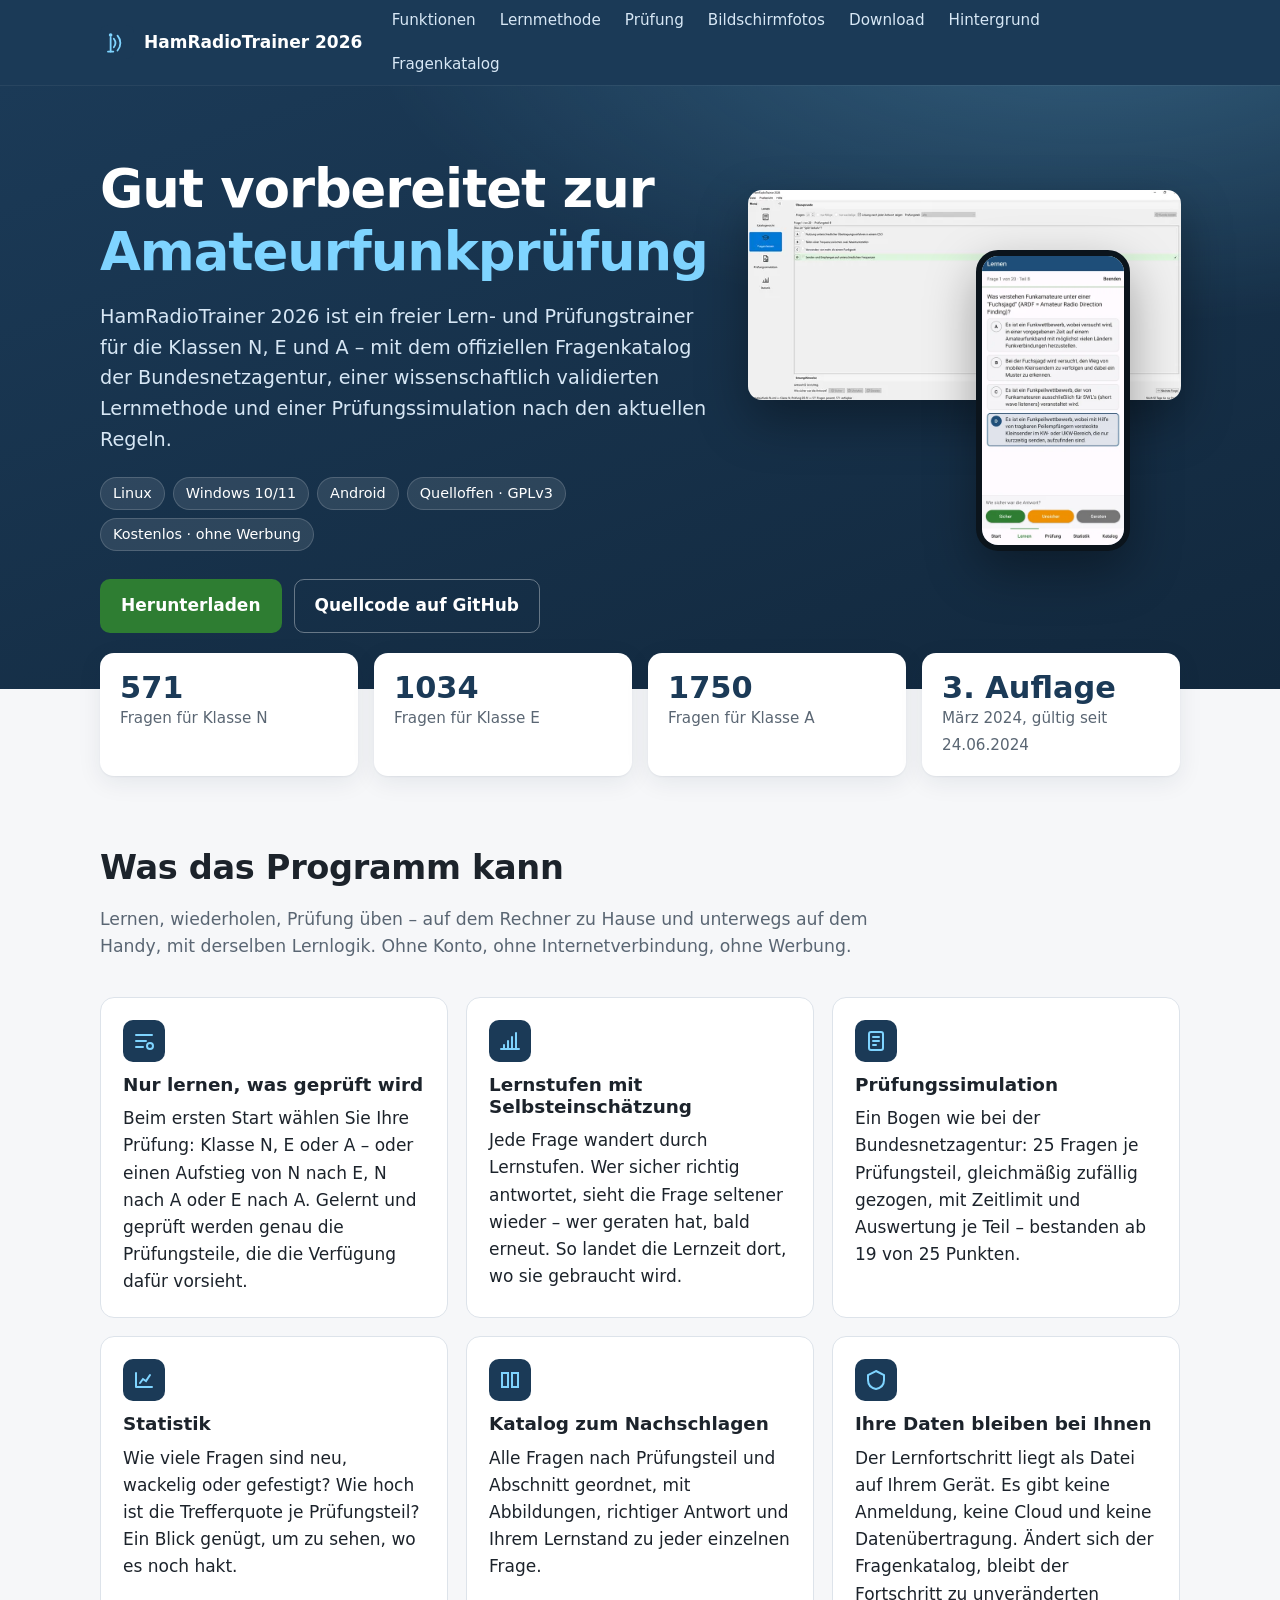
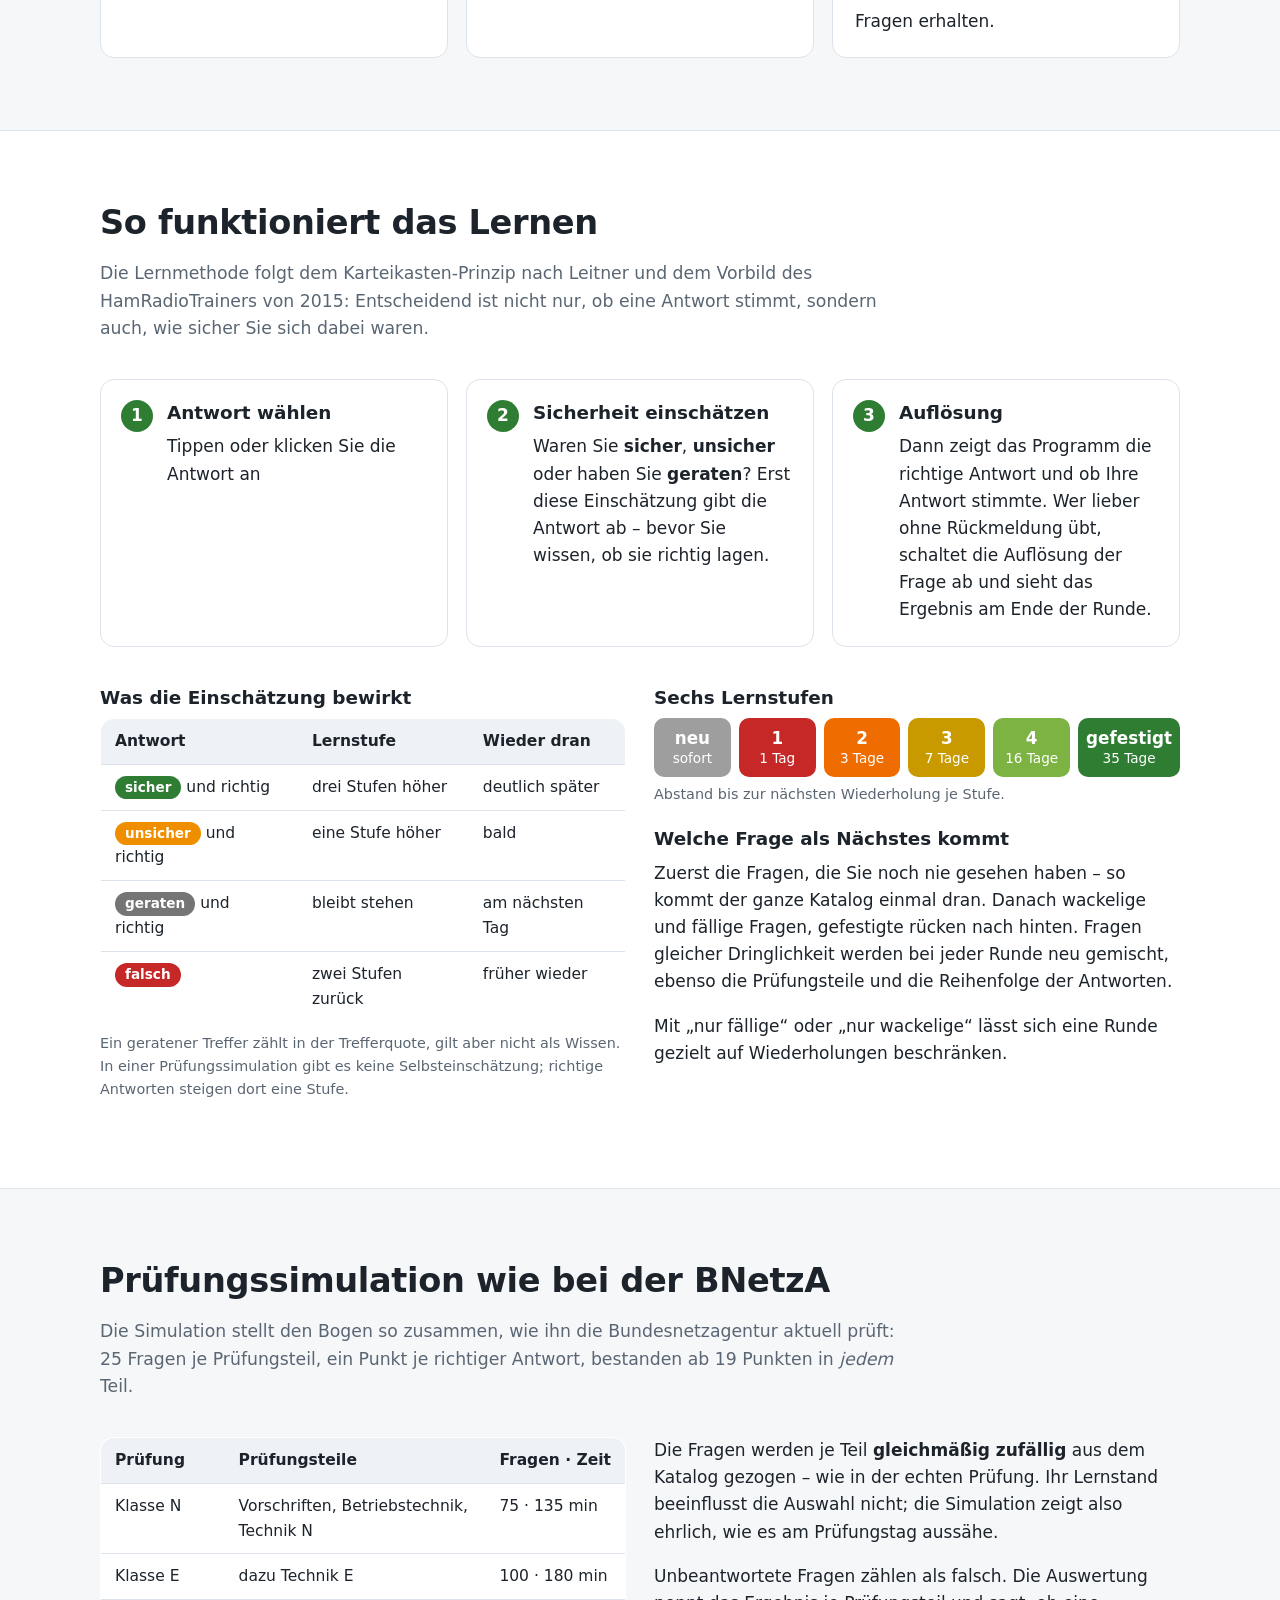
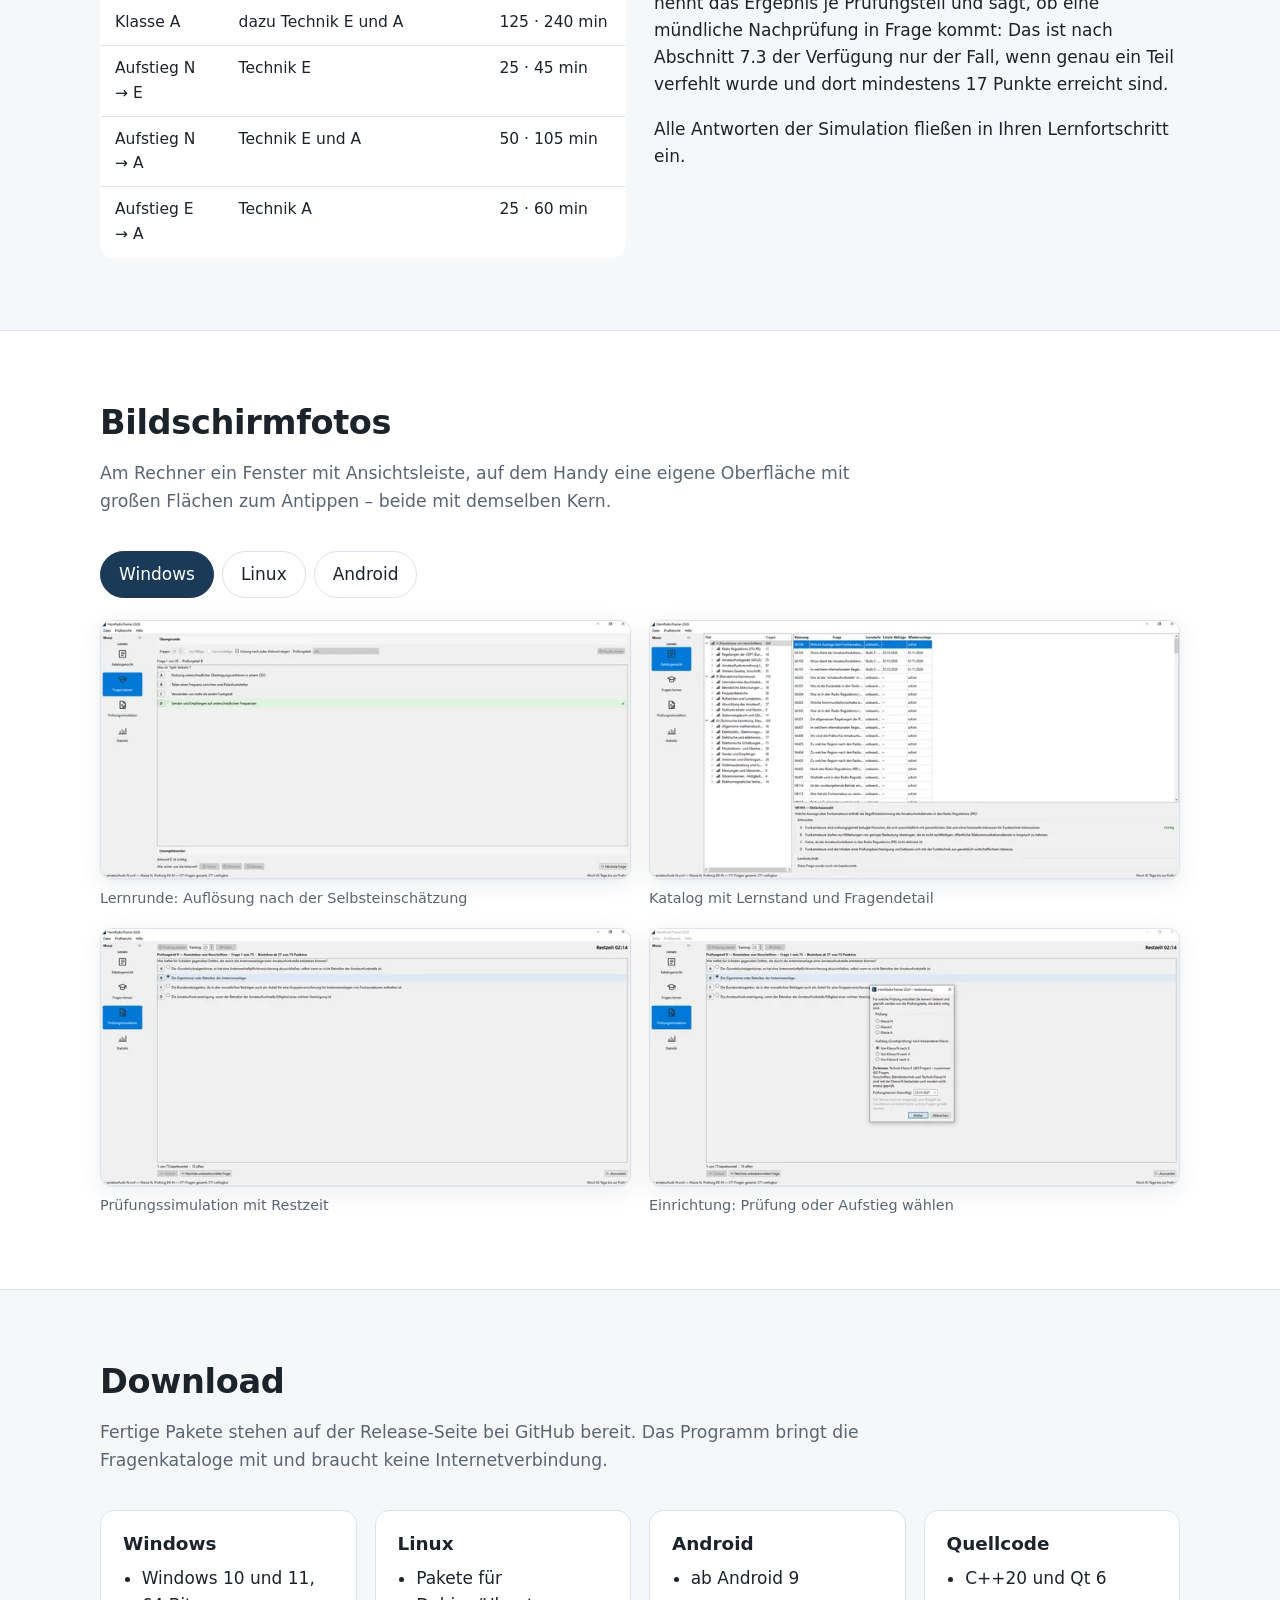
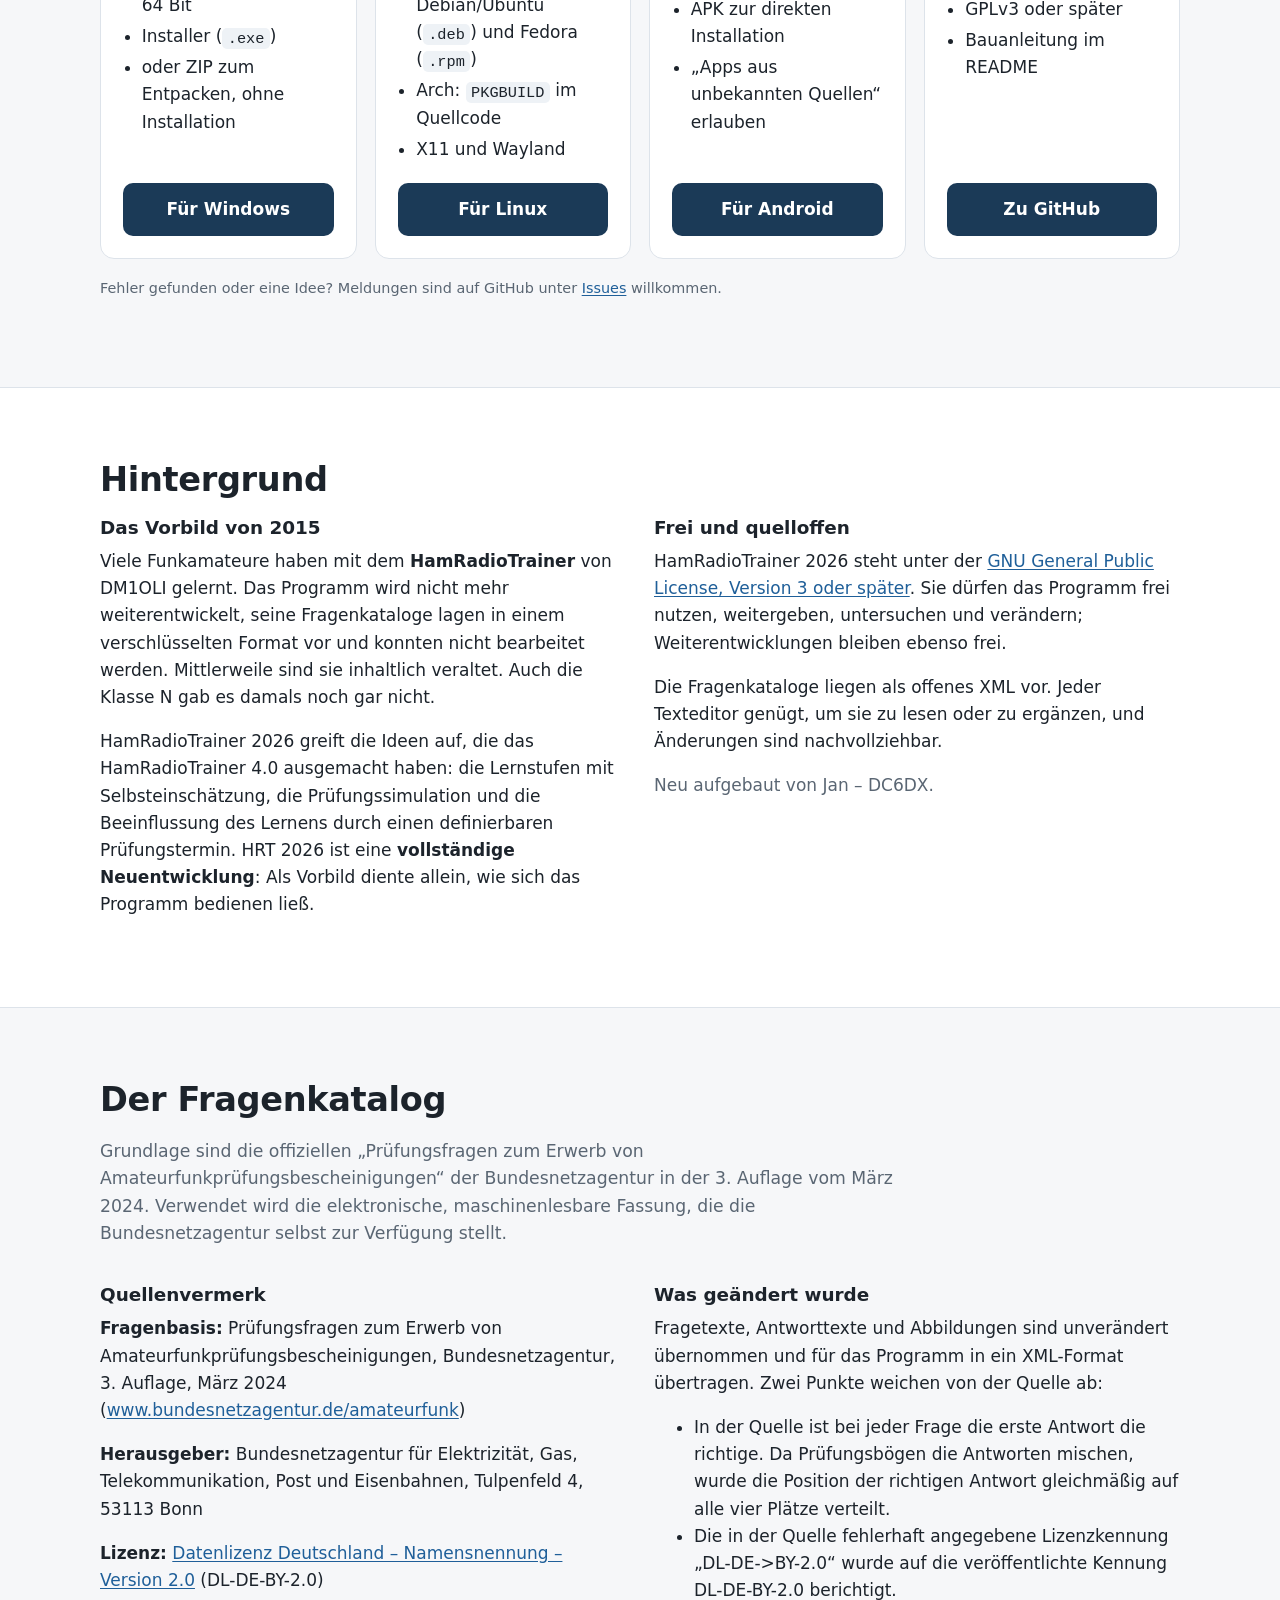
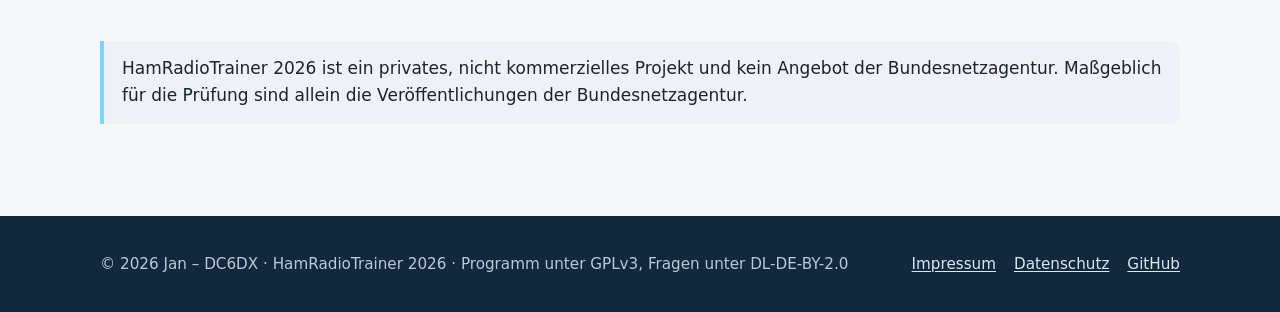
==== webseite/index.html @ b65c8991 "Webseite fuer hrt2026.de [skip ci] Statische Seite mit Funktionen, Lernmethode, Pruefungssimulation," ====
<!doctype html>
<html lang="de">
<head>
<meta charset="utf-8">
<meta name="viewport" content="width=device-width, initial-scale=1">
<title>HamRadioTrainer 2026 – Lern- und Prüfungstrainer für den Amateurfunk</title>
<meta name="description" content="Freier, quelloffener Lern- und Prüfungstrainer für die Amateurfunkprüfung der Klassen N, E und A – mit dem offiziellen Fragenkatalog der Bundesnetzagentur. Für Linux, Windows und Android.">
<meta name="theme-color" content="#1b3a57">
<link rel="icon" href="img/logo.svg" type="image/svg+xml">
<link rel="stylesheet" href="css/style.css">
<meta property="og:title" content="HamRadioTrainer 2026">
<meta property="og:description" content="Lern- und Prüfungstrainer für die Amateurfunkprüfung der Klassen N, E und A. Frei, quelloffen, für Linux, Windows und Android.">
<meta property="og:type" content="website">
<meta property="og:url" content="https://hrt2026.de/">
<meta property="og:image" content="https://hrt2026.de/img/shots/windows-lernen.webp">
</head>
<body>

<header class="site-header">
  <div class="wrap">
    <a class="brand" href="#top"><img src="img/logo.svg" alt="" width="34" height="34">HamRadioTrainer 2026</a>
    <button class="nav-toggle" aria-label="Menü öffnen" aria-expanded="false" aria-controls="nav"><span></span><span></span><span></span></button>
    <nav class="nav" id="nav" aria-label="Hauptnavigation">
      <a href="#funktionen">Funktionen</a>
      <a href="#lernen">Lernmethode</a>
      <a href="#pruefung">Prüfung</a>
      <a href="#bilder">Bildschirmfotos</a>
      <a href="#download">Download</a>
      <a href="#hintergrund">Hintergrund</a>
      <a href="#fragenkatalog">Fragenkatalog</a>
    </nav>
  </div>
</header>

<main id="top">

<section class="hero">
  <div class="wrap">
    <div>
      <h1>Gut vorbereitet zur <span class="accent">Amateurfunkprüfung</span></h1>
      <p class="lead">HamRadioTrainer 2026 ist ein freier Lern- und Prüfungstrainer für die Klassen N, E und A – mit dem offiziellen Fragenkatalog der Bundesnetzagentur, einer wissenschaftlich validierten Lernmethode und einer Prüfungssimulation nach den aktuellen Regeln.</p>
      <ul class="badges">
        <li>Linux</li><li>Windows 10/11</li><li>Android</li><li>Quelloffen · GPLv3</li><li>Kostenlos · ohne Werbung</li>
      </ul>
      <div class="actions">
        <a class="btn btn-primary" href="#download">Herunterladen</a>
        <a class="btn btn-ghost" href="https://github.com/janmetz76-byte/HamRadioTrainer-2026">Quellcode auf GitHub</a>
      </div>
    </div>
    <div class="hero-shots" aria-hidden="true">
      <img class="desk" src="img/shots/windows-lernen-klein.webp" alt="" width="640" height="310">
      <img class="phone" src="img/shots/android-lernen-klein.webp" alt="" width="360" height="732">
    </div>
  </div>
</section>

<div class="wrap">
  <div class="facts">
    <div class="fact"><strong>571</strong><span>Fragen für Klasse N</span></div>
    <div class="fact"><strong>1034</strong><span>Fragen für Klasse E</span></div>
    <div class="fact"><strong>1750</strong><span>Fragen für Klasse A</span></div>
    <div class="fact"><strong>3. Auflage</strong><span>März 2024, gültig seit 24.06.2024</span></div>
  </div>
</div>

<!-- ================================================================ -->
<section id="funktionen">
  <div class="wrap">
    <h2>Was das Programm kann</h2>
    <p class="section-intro">Lernen, wiederholen, Prüfung üben – auf dem Rechner zu Hause und unterwegs auf dem Handy, mit derselben Lernlogik. Ohne Konto, ohne Internetverbindung, ohne Werbung.</p>
    <div class="grid">
      <div class="card">
        <div class="icon"><svg viewBox="0 0 24 24" fill="none" stroke="currentColor" stroke-width="2" stroke-linecap="round"><path d="M4 6h16M4 12h10M4 18h7"/><circle cx="18" cy="17" r="3"/></svg></div>
        <h3>Nur lernen, was geprüft wird</h3>
        <p>Beim ersten Start wählen Sie Ihre Prüfung: Klasse N, E oder A – oder einen Aufstieg von N nach E, N nach A oder E nach A. Gelernt und geprüft werden genau die Prüfungsteile, die die Verfügung dafür vorsieht.</p>
      </div>
      <div class="card">
        <div class="icon"><svg viewBox="0 0 24 24" fill="none" stroke="currentColor" stroke-width="2" stroke-linecap="round"><path d="M3 20h18M6 20v-4M10 20V12M14 20V8M18 20V4"/></svg></div>
        <h3>Lernstufen mit Selbsteinschätzung</h3>
        <p>Jede Frage wandert durch Lernstufen. Wer sicher richtig antwortet, sieht die Frage seltener wieder – wer geraten hat, bald erneut. So landet die Lernzeit dort, wo sie gebraucht wird.</p>
      </div>
      <div class="card">
        <div class="icon"><svg viewBox="0 0 24 24" fill="none" stroke="currentColor" stroke-width="2" stroke-linecap="round"><rect x="5" y="3" width="14" height="18" rx="2"/><path d="M9 8h6M9 12h6M9 16h3"/></svg></div>
        <h3>Prüfungssimulation</h3>
        <p>Ein Bogen wie bei der Bundesnetzagentur: 25 Fragen je Prüfungsteil, gleichmäßig zufällig gezogen, mit Zeitlimit und Auswertung je Teil – bestanden ab 19 von 25 Punkten.</p>
      </div>
      <div class="card">
        <div class="icon"><svg viewBox="0 0 24 24" fill="none" stroke="currentColor" stroke-width="2" stroke-linecap="round"><path d="M4 19V5M4 19h16"/><path d="M8 15l3-4 3 2 4-6"/></svg></div>
        <h3>Statistik</h3>
        <p>Wie viele Fragen sind neu, wackelig oder gefestigt? Wie hoch ist die Trefferquote je Prüfungsteil? Ein Blick genügt, um zu sehen, wo es noch hakt.</p>
      </div>
      <div class="card">
        <div class="icon"><svg viewBox="0 0 24 24" fill="none" stroke="currentColor" stroke-width="2" stroke-linecap="round"><path d="M4 5h6v14H4zM14 5h6v14h-6z"/></svg></div>
        <h3>Katalog zum Nachschlagen</h3>
        <p>Alle Fragen nach Prüfungsteil und Abschnitt geordnet, mit Abbildungen, richtiger Antwort und Ihrem Lernstand zu jeder einzelnen Frage.</p>
      </div>
      <div class="card">
        <div class="icon"><svg viewBox="0 0 24 24" fill="none" stroke="currentColor" stroke-width="2" stroke-linecap="round"><path d="M12 3l8 4v5c0 5-3.5 8-8 9-4.5-1-8-4-8-9V7z"/></svg></div>
        <h3>Ihre Daten bleiben bei Ihnen</h3>
        <p>Der Lernfortschritt liegt als Datei auf Ihrem Gerät. Es gibt keine Anmeldung, keine Cloud und keine Datenübertragung. Ändert sich der Fragenkatalog, bleibt der Fortschritt zu unveränderten Fragen erhalten.</p>
      </div>
    </div>
  </div>
</section>

<!-- ================================================================ -->
<section id="lernen" class="alt">
  <div class="wrap">
    <h2>So funktioniert das Lernen</h2>
    <p class="section-intro">Die Lernmethode folgt dem Karteikasten-Prinzip nach Leitner und dem Vorbild des HamRadioTrainers von 2015: Entscheidend ist nicht nur, ob eine Antwort stimmt, sondern auch, wie sicher Sie sich dabei waren.</p>

    <ol class="steps">
      <li><h3>Antwort wählen</h3>Tippen oder klicken Sie die Antwort an</li>
      <li><h3>Sicherheit einschätzen</h3>Waren Sie <b>sicher</b>, <b>unsicher</b> oder haben Sie <b>geraten</b>? Erst diese Einschätzung gibt die Antwort ab – bevor Sie wissen, ob sie richtig lagen.</li>
      <li><h3>Auflösung</h3>Dann zeigt das Programm die richtige Antwort und ob Ihre Antwort stimmte. Wer lieber ohne Rückmeldung übt, schaltet die Auflösung der Frage ab und sieht das Ergebnis am Ende der Runde.</li>
    </ol>

    <div class="two">
      <div>
        <h3>Was die Einschätzung bewirkt</h3>
        <table>
          <thead><tr><th>Antwort</th><th>Lernstufe</th><th>Wieder dran</th></tr></thead>
          <tbody>
            <tr><td><span class="pill green">sicher</span> und richtig</td><td>drei Stufen höher</td><td>deutlich später</td></tr>
            <tr><td><span class="pill amber">unsicher</span> und richtig</td><td>eine Stufe höher</td><td>bald</td></tr>
            <tr><td><span class="pill grey">geraten</span> und richtig</td><td>bleibt stehen</td><td>am nächsten Tag</td></tr>
            <tr><td><span class="pill red">falsch</span></td><td>zwei Stufen zurück</td><td>früher wieder</td></tr>
          </tbody>
        </table>
        <p class="small muted" style="margin-top:10px">Ein geratener Treffer zählt in der Trefferquote, gilt aber nicht als Wissen. In einer Prüfungssimulation gibt es keine Selbsteinschätzung; richtige Antworten steigen dort eine Stufe.</p>
      </div>
      <div>
        <h3>Sechs Lernstufen</h3>
        <div class="ladder">
          <div style="background:#9e9e9e"><b>neu</b>sofort</div>
          <div style="background:#c62828"><b>1</b>1 Tag</div>
          <div style="background:#ef6c00"><b>2</b>3 Tage</div>
          <div style="background:#c99a00"><b>3</b>7 Tage</div>
          <div style="background:#7cb342"><b>4</b>16 Tage</div>
          <div style="background:#2e7d32"><b>gefestigt</b>35 Tage</div>
        </div>
        <p class="small muted">Abstand bis zur nächsten Wiederholung je Stufe.</p>
        <h3 style="margin-top:22px">Welche Frage als Nächstes kommt</h3>
        <p>Zuerst die Fragen, die Sie noch nie gesehen haben – so kommt der ganze Katalog einmal dran. Danach wackelige und fällige Fragen, gefestigte rücken nach hinten. Fragen gleicher Dringlichkeit werden bei jeder Runde neu gemischt, ebenso die Prüfungsteile und die Reihenfolge der Antworten.</p>
        <p>Mit „nur fällige“ oder „nur wackelige“ lässt sich eine Runde gezielt auf Wiederholungen beschränken.</p>
      </div>
    </div>
  </div>
</section>

<!-- ================================================================ -->
<section id="pruefung">
  <div class="wrap">
    <h2>Prüfungssimulation wie bei der BNetzA</h2>
    <p class="section-intro">Die Simulation stellt den Bogen so zusammen, wie ihn die Bundesnetzagentur aktuell prüft: 25 Fragen je Prüfungsteil, ein Punkt je richtiger Antwort, bestanden ab 19 Punkten in <em>jedem</em> Teil.</p>
    <div class="two">
      <div>
        <table>
          <thead><tr><th>Prüfung</th><th>Prüfungsteile</th><th>Fragen · Zeit</th></tr></thead>
          <tbody>
            <tr><td>Klasse N</td><td>Vorschriften, Betriebstechnik, Technik N</td><td>75 · 135 min</td></tr>
            <tr><td>Klasse E</td><td>dazu Technik E</td><td>100 · 180 min</td></tr>
            <tr><td>Klasse A</td><td>dazu Technik E und A</td><td>125 · 240 min</td></tr>
            <tr><td>Aufstieg N → E</td><td>Technik E</td><td>25 · 45 min</td></tr>
            <tr><td>Aufstieg N → A</td><td>Technik E und A</td><td>50 · 105 min</td></tr>
            <tr><td>Aufstieg E → A</td><td>Technik A</td><td>25 · 60 min</td></tr>
          </tbody>
        </table>
      </div>
      <div>
        <p>Die Fragen werden je Teil <b>gleichmäßig zufällig</b> aus dem Katalog gezogen – wie in der echten Prüfung. Ihr Lernstand beeinflusst die Auswahl nicht; die Simulation zeigt also ehrlich, wie es am Prüfungstag aussähe.</p>
        <p>Unbeantwortete Fragen zählen als falsch. Die Auswertung nennt das Ergebnis je Prüfungsteil und sagt, ob eine mündliche Nachprüfung in Frage kommt: Das ist nach Abschnitt 7.3 der Verfügung nur der Fall, wenn genau ein Teil verfehlt wurde und dort mindestens 17 Punkte erreicht sind.</p>
        <p>Alle Antworten der Simulation fließen in Ihren Lernfortschritt ein.</p>
      </div>
    </div>
  </div>
</section>

<!-- ================================================================ -->
<section id="bilder" class="alt">
  <div class="wrap">
    <h2>Bildschirmfotos</h2>
    <p class="section-intro">Am Rechner ein Fenster mit Ansichtsleiste, auf dem Handy eine eigene Oberfläche mit großen Flächen zum Antippen – beide mit demselben Kern.</p>
    <div class="tabs" role="tablist">
      <button role="tab" aria-selected="true" aria-controls="g-windows" id="t-windows">Windows</button>
      <button role="tab" aria-selected="false" aria-controls="g-linux" id="t-linux">Linux</button>
      <button role="tab" aria-selected="false" aria-controls="g-android" id="t-android">Android</button>
    </div>

    <div class="gallery" id="g-windows" role="tabpanel" aria-labelledby="t-windows">
      <figure><a href="img/shots/windows-lernen.webp"><img src="img/shots/windows-lernen-klein.webp" alt="Lernrunde unter Windows 10 mit aufgelöster Frage" width="640" height="310" loading="lazy"></a><figcaption>Lernrunde: Auflösung nach der Selbsteinschätzung</figcaption></figure>
      <figure><a href="img/shots/windows-katalog.webp"><img src="img/shots/windows-katalog-klein.webp" alt="Katalogansicht unter Windows 10 mit Fragendetail" width="640" height="310" loading="lazy"></a><figcaption>Katalog mit Lernstand und Fragendetail</figcaption></figure>
      <figure><a href="img/shots/windows-pruefung.webp"><img src="img/shots/windows-pruefung-klein.webp" alt="Laufende Prüfungssimulation unter Windows 10" width="640" height="310" loading="lazy"></a><figcaption>Prüfungssimulation mit Restzeit</figcaption></figure>
      <figure><a href="img/shots/windows-einrichtung.webp"><img src="img/shots/windows-einrichtung-klein.webp" alt="Einrichtungsassistent unter Windows 10" width="640" height="310" loading="lazy"></a><figcaption>Einrichtung: Prüfung oder Aufstieg wählen</figcaption></figure>
    </div>

    <div class="gallery" id="g-linux" role="tabpanel" aria-labelledby="t-linux" hidden>
      <figure><a href="img/shots/linux-lernen.webp"><img src="img/shots/linux-lernen-klein.webp" alt="Lernrunde unter Linux mit rot und grün markierten Antworten" width="640" height="400" loading="lazy"></a><figcaption>Lernrunde: falsche und richtige Antwort markiert</figcaption></figure>
      <figure><a href="img/shots/linux-pruefung.webp"><img src="img/shots/linux-pruefung-klein.webp" alt="Prüfungssimulation unter Linux" width="640" height="400" loading="lazy"></a><figcaption>Prüfungssimulation Klasse E</figcaption></figure>
      <figure><a href="img/shots/linux-statistik.webp"><img src="img/shots/linux-statistik-klein.webp" alt="Statistik unter Linux" width="640" height="400" loading="lazy"></a><figcaption>Statistik nach Lernstufen und Prüfungsteilen</figcaption></figure>
      <figure><a href="img/shots/linux-einrichtung.webp"><img src="img/shots/linux-einrichtung-klein.webp" alt="Einrichtungsassistent unter Linux" width="334" height="533" loading="lazy" style="max-height:310px;width:auto;margin:auto"></a><figcaption>Einrichtungsassistent</figcaption></figure>
    </div>

    <div class="gallery phones" id="g-android" role="tabpanel" aria-labelledby="t-android" hidden>
      <figure><a href="img/shots/android-start.webp"><img src="img/shots/android-start-klein.webp" alt="Startseite der Android-App" width="360" height="732" loading="lazy"></a><figcaption>Start</figcaption></figure>
      <figure><a href="img/shots/android-lernen.webp"><img src="img/shots/android-lernen-klein.webp" alt="Lernen in der Android-App mit Sicherheitsknöpfen" width="360" height="732" loading="lazy"></a><figcaption>Lernen</figcaption></figure>
      <figure><a href="img/shots/android-pruefung.webp"><img src="img/shots/android-pruefung-klein.webp" alt="Prüfungsfrage mit Oszillogramm in der Android-App" width="360" height="732" loading="lazy"></a><figcaption>Prüfung</figcaption></figure>
      <figure><a href="img/shots/android-statistik.webp"><img src="img/shots/android-statistik-klein.webp" alt="Statistik in der Android-App" width="360" height="732" loading="lazy"></a><figcaption>Statistik</figcaption></figure>
      <figure><a href="img/shots/android-katalog.webp"><img src="img/shots/android-katalog-klein.webp" alt="Frage im Katalog der Android-App" width="360" height="732" loading="lazy"></a><figcaption>Katalog</figcaption></figure>
    </div>
  </div>
</section>

<!-- ================================================================ -->
<section id="download">
  <div class="wrap">
    <h2>Download</h2>
    <p class="section-intro">Fertige Pakete stehen auf der Release-Seite bei GitHub bereit. Das Programm bringt die Fragenkataloge mit und braucht keine Internetverbindung.</p>
    <div class="downloads">
      <div class="card download">
        <h3>Windows</h3>
        <ul>
          <li>Windows 10 und 11, 64 Bit</li>
          <li>Installer (<code>.exe</code>)</li>
          <li>oder ZIP zum Entpacken, ohne Installation</li>
        </ul>
        <a class="btn" href="https://github.com/janmetz76-byte/HamRadioTrainer-2026/releases/latest">Für Windows</a>
      </div>
      <div class="card download">
        <h3>Linux</h3>
        <ul>
          <li>Pakete für Debian/Ubuntu (<code>.deb</code>) und Fedora (<code>.rpm</code>)</li>
          <li>Arch: <code>PKGBUILD</code> im Quellcode</li>
          <li>X11 und Wayland</li>
        </ul>
        <a class="btn" href="https://github.com/janmetz76-byte/HamRadioTrainer-2026/releases/latest">Für Linux</a>
      </div>
      <div class="card download">
        <h3>Android</h3>
        <ul>
          <li>ab Android 9</li>
          <li>APK zur direkten Installation</li>
          <li>„Apps aus unbekannten Quellen“ erlauben</li>
        </ul>
        <a class="btn" href="https://github.com/janmetz76-byte/HamRadioTrainer-2026/releases/latest">Für Android</a>
      </div>
      <div class="card download">
        <h3>Quellcode</h3>
        <ul>
          <li>C++20 und Qt 6</li>
          <li>GPLv3 oder später</li>
          <li>Bauanleitung im README</li>
        </ul>
        <a class="btn" href="https://github.com/janmetz76-byte/HamRadioTrainer-2026">Zu GitHub</a>
      </div>
    </div>
    <p class="small muted" style="margin-top:18px">Fehler gefunden oder eine Idee? Meldungen sind auf GitHub unter <a href="https://github.com/janmetz76-byte/HamRadioTrainer-2026/issues">Issues</a> willkommen.</p>
  </div>
</section>

<!-- ================================================================ -->
<section id="hintergrund" class="alt">
  <div class="wrap">
    <h2>Hintergrund</h2>
    <div class="two">
      <div>
        <h3>Das Vorbild von 2015</h3>
        <p>Viele Funkamateure haben mit dem <b>HamRadioTrainer</b> von DM1OLI gelernt. Das Programm wird nicht mehr weiterentwickelt, seine Fragenkataloge lagen in einem verschlüsselten Format vor und konnten nicht bearbeitet werden. Mittlerweile sind sie inhaltlich veraltet. Auch die Klasse N gab es damals noch gar nicht.</p>
        <p>HamRadioTrainer 2026 greift die Ideen auf, die das HamRadioTrainer 4.0 ausgemacht haben: die Lernstufen mit Selbsteinschätzung, die Prüfungssimulation und die Beeinflussung des Lernens durch einen definierbaren Prüfungstermin. HRT 2026 ist eine <b>vollständige Neuentwicklung</b>: Als Vorbild diente allein, wie sich das Programm bedienen ließ.</p>
      </div>
      <div>
        <h3>Frei und quelloffen</h3>
        <p>HamRadioTrainer 2026 steht unter der <a href="https://www.gnu.org/licenses/gpl-3.0.html">GNU General Public License, Version 3 oder später</a>. Sie dürfen das Programm frei nutzen, weitergeben, untersuchen und verändern; Weiterentwicklungen bleiben ebenso frei.</p>
        <p>Die Fragenkataloge liegen als offenes XML vor. Jeder Texteditor genügt, um sie zu lesen oder zu ergänzen, und Änderungen sind nachvollziehbar.</p>
        <p class="muted">Neu aufgebaut von Jan – DC6DX.</p>
      </div>
    </div>
  </div>
</section>

<!-- ================================================================ -->
<section id="fragenkatalog">
  <div class="wrap">
    <h2>Der Fragenkatalog</h2>
    <p class="section-intro">Grundlage sind die offiziellen „Prüfungsfragen zum Erwerb von Amateurfunkprüfungsbescheinigungen“ der Bundesnetzagentur in der 3. Auflage vom März 2024. Verwendet wird die elektronische, maschinenlesbare Fassung, die die Bundesnetzagentur selbst zur Verfügung stellt.</p>
    <div class="two">
      <div>
        <h3>Quellenvermerk</h3>
        <p><b>Fragenbasis:</b> Prüfungsfragen zum Erwerb von Amateurfunkprüfungsbescheinigungen, Bundesnetzagentur, 3. Auflage, März 2024 (<a href="https://www.bundesnetzagentur.de/amateurfunk">www.bundesnetzagentur.de/amateurfunk</a>)</p>
        <p><b>Herausgeber:</b> Bundesnetzagentur für Elektrizität, Gas, Telekommunikation, Post und Eisenbahnen, Tulpenfeld 4, 53113 Bonn</p>
        <p><b>Lizenz:</b> <a href="https://www.govdata.de/dl-de/by-2-0">Datenlizenz Deutschland – Namensnennung – Version 2.0</a> (DL-DE-BY-2.0)</p>
      </div>
      <div>
        <h3>Was geändert wurde</h3>
        <p>Fragetexte, Antworttexte und Abbildungen sind unverändert übernommen und für das Programm in ein XML-Format übertragen. Zwei Punkte weichen von der Quelle ab:</p>
        <ul>
          <li>In der Quelle ist bei jeder Frage die erste Antwort die richtige. Da Prüfungsbögen die Antworten mischen, wurde die Position der richtigen Antwort gleichmäßig auf alle vier Plätze verteilt.</li>
          <li>Die in der Quelle fehlerhaft angegebene Lizenzkennung „DL-DE-&gt;BY-2.0“ wurde auf die veröffentlichte Kennung DL-DE-BY-2.0 berichtigt.</li>
        </ul>
      </div>
    </div>
    <p class="note">HamRadioTrainer 2026 ist ein privates, nicht kommerzielles Projekt und kein Angebot der Bundesnetzagentur. Maßgeblich für die Prüfung sind allein die Veröffentlichungen der Bundesnetzagentur.</p>
  </div>
</section>

</main>

<footer class="site-footer">
  <div class="wrap">
    <div>© 2026 Jan – DC6DX · HamRadioTrainer 2026 · Programm unter GPLv3, Fragen unter DL-DE-BY-2.0</div>
    <nav aria-label="Rechtliches">
      <a href="impressum.html">Impressum</a>
      <a href="datenschutz.html">Datenschutz</a>
      <a href="https://github.com/janmetz76-byte/HamRadioTrainer-2026">GitHub</a>
    </nav>
  </div>
</footer>

<dialog class="lightbox" aria-label="Bildschirmfoto">
  <button type="button" aria-label="Schließen">×</button>
  <img alt="">
  <p></p>
</dialog>

<script src="js/site.js" defer></script>
</body>
</html>
---- webseite/css/style.css ----
/* HamRadioTrainer 2026 – hrt2026.de
 * Farben aus dem Programmsymbol: Nachtblau der Kachel, Hellblau der Wellen,
 * dazu das Grün der Lernansicht. Keine Webschriften, keine fremden Server. */

:root {
  --navy: #1b3a57;
  --navy-deep: #12283d;
  --ink: #7fd4ff;
  --green: #2e7d32;
  --amber: #ef8f00;
  --red: #c62828;

  --bg: #f6f7f9;
  --surface: #ffffff;
  --surface-2: #eef2f6;
  --text: #1c232b;
  --muted: #5a6673;
  --line: #dde3ea;
  --link: #1f5f99;
  --shadow: 0 1px 2px rgba(18, 40, 61, .06), 0 6px 24px rgba(18, 40, 61, .08);
  --radius: 14px;
  --max: 1120px;
}

@media (prefers-color-scheme: dark) {
  :root {
    --bg: #0f1923;
    --surface: #16222e;
    --surface-2: #1c2b39;
    --text: #e6edf3;
    --muted: #9aabbb;
    --line: #2a3a4a;
    --link: #8fd0ff;
    --shadow: 0 1px 2px rgba(0, 0, 0, .3), 0 6px 24px rgba(0, 0, 0, .25);
  }
}

* { box-sizing: border-box; }

html { scroll-behavior: smooth; scroll-padding-top: 76px; }

body {
  margin: 0;
  background: var(--bg);
  color: var(--text);
  font: 17px/1.6 system-ui, -apple-system, "Segoe UI", Roboto, "Noto Sans", Ubuntu, Cantarell, sans-serif;
  -webkit-font-smoothing: antialiased;
}

img { max-width: 100%; height: auto; display: block; }
a { color: var(--link); text-underline-offset: 2px; }
a:hover { text-decoration-thickness: 2px; }
h1, h2, h3 { line-height: 1.2; margin: 0 0 .5em; }
h2 { font-size: clamp(1.6rem, 3vw, 2.1rem); letter-spacing: -.01em; }
h3 { font-size: 1.15rem; }
p { margin: 0 0 1em; }
code { font: .9em ui-monospace, SFMono-Regular, Menlo, Consolas, monospace; background: var(--surface-2); padding: .1em .35em; border-radius: 5px; }

.wrap { max-width: var(--max); margin: 0 auto; padding: 0 20px; }
.muted { color: var(--muted); }
.small { font-size: .9rem; }

/* ---- Kopfzeile -------------------------------------------------------- */
.site-header {
  position: sticky; top: 0; z-index: 20;
  background: var(--navy);
  color: #fff;
  box-shadow: 0 1px 0 rgba(255, 255, 255, .06);
}
.site-header .wrap { display: flex; align-items: center; gap: 20px; min-height: 64px; }
.brand { display: flex; align-items: center; gap: 10px; color: #fff; text-decoration: none; font-weight: 700; white-space: nowrap; }
.brand img { width: 34px; height: 34px; border-radius: 8px; }
.nav { margin-left: auto; display: flex; gap: 4px; flex-wrap: wrap; }
.nav a { color: #d7e7f5; text-decoration: none; padding: 8px 10px; border-radius: 8px; font-size: .95rem; }
.nav a:hover, .nav a:focus-visible { background: rgba(255, 255, 255, .1); color: #fff; }
.nav-toggle { display: none; margin-left: auto; background: none; border: 0; color: #fff; padding: 10px; cursor: pointer; }
.nav-toggle span { display: block; width: 22px; height: 2px; background: currentColor; margin: 5px 0; border-radius: 1px; }

@media (max-width: 860px) {
  .nav-toggle { display: block; }
  .nav { display: none; position: absolute; top: 64px; left: 0; right: 0; background: var(--navy-deep); flex-direction: column; padding: 8px 12px 14px; }
  .nav.open { display: flex; }
}

/* ---- Einstieg --------------------------------------------------------- */
.hero {
  background: radial-gradient(1200px 500px at 85% -10%, rgba(127, 212, 255, .25), transparent 60%), linear-gradient(160deg, var(--navy) 0%, var(--navy-deep) 100%);
  color: #fff;
  padding: 72px 0 56px;
  overflow: hidden;
}
.hero .wrap { display: grid; grid-template-columns: 1.15fr .85fr; gap: 40px; align-items: center; }
.hero h1 { font-size: clamp(2.1rem, 5vw, 3.3rem); letter-spacing: -.02em; margin-bottom: .35em; }
.hero h1 .accent { color: var(--ink); }
.hero .lead { font-size: 1.2rem; color: #d7e7f5; max-width: 34em; }
.badges { display: flex; flex-wrap: wrap; gap: 8px; margin: 22px 0 28px; padding: 0; list-style: none; }
.badges li { background: rgba(255, 255, 255, .1); border: 1px solid rgba(255, 255, 255, .16); padding: 4px 12px; border-radius: 999px; font-size: .9rem; }
.actions { display: flex; flex-wrap: wrap; gap: 12px; }
.btn { display: inline-flex; align-items: center; gap: 8px; padding: 12px 20px; border-radius: 10px; font-weight: 600; text-decoration: none; border: 1px solid transparent; }
.btn-primary { background: var(--green); color: #fff; }
.btn-primary:hover { background: #276b2b; }
.btn-ghost { border-color: rgba(255, 255, 255, .35); color: #fff; }
.btn-ghost:hover { background: rgba(255, 255, 255, .08); }
.hero-shots { position: relative; height: 470px; }
.hero-shots img { position: absolute; border-radius: 14px; box-shadow: 0 20px 50px rgba(0, 0, 0, .35); }
.hero-shots .desk { width: 118%; max-width: none; top: 30px; left: 0; }
.hero-shots .phone { width: 42%; right: -4%; top: 90px; border-radius: 22px; border: 6px solid #0b141c; }

@media (max-width: 900px) {
  .hero .wrap { grid-template-columns: 1fr; }
  .hero-shots { height: 320px; }
  .hero-shots .desk { width: 100%; }
  .hero-shots .phone { width: 34%; right: 0; top: 60px; }
}

/* ---- Abschnitte ------------------------------------------------------- */
section { padding: 72px 0; }
section.alt { background: var(--surface); border-top: 1px solid var(--line); border-bottom: 1px solid var(--line); }
.section-intro { max-width: 46em; color: var(--muted); font-size: 1.08rem; margin-bottom: 36px; }

.facts { display: grid; grid-template-columns: repeat(4, 1fr); gap: 16px; margin-top: -36px; position: relative; z-index: 2; }
.fact { background: var(--surface); border-radius: var(--radius); box-shadow: var(--shadow); padding: 18px 20px; }
.fact strong { display: block; font-size: 1.9rem; color: var(--navy); line-height: 1.1; }
@media (prefers-color-scheme: dark) { .fact strong { color: var(--ink); } }
.fact span { color: var(--muted); font-size: .95rem; }
@media (max-width: 760px) { .facts { grid-template-columns: repeat(2, 1fr); } }

.grid { display: grid; grid-template-columns: repeat(3, 1fr); gap: 18px; }
@media (max-width: 900px) { .grid { grid-template-columns: repeat(2, 1fr); } }
@media (max-width: 600px) { .grid { grid-template-columns: 1fr; } }
.card { background: var(--surface); border: 1px solid var(--line); border-radius: var(--radius); padding: 22px; }
section.alt .card { background: var(--bg); }
.card .icon { width: 42px; height: 42px; border-radius: 10px; background: var(--navy); color: var(--ink); display: grid; place-items: center; margin-bottom: 12px; }
.card .icon svg { width: 24px; height: 24px; }
.card p:last-child { margin-bottom: 0; }

/* ---- Lernmechanik ----------------------------------------------------- */
.steps { counter-reset: step; display: grid; grid-template-columns: repeat(3, 1fr); gap: 18px; margin: 0 0 40px; padding: 0; list-style: none; }
.steps li { counter-increment: step; background: var(--surface); border: 1px solid var(--line); border-radius: var(--radius); padding: 22px 22px 22px 66px; position: relative; }
.steps li::before { content: counter(step); position: absolute; left: 20px; top: 20px; width: 32px; height: 32px; border-radius: 50%; background: var(--green); color: #fff; font-weight: 700; display: grid; place-items: center; }
@media (max-width: 800px) { .steps { grid-template-columns: 1fr; } }

.two { display: grid; grid-template-columns: 1fr 1fr; gap: 28px; align-items: start; }
@media (max-width: 860px) { .two { grid-template-columns: 1fr; } }

table { width: 100%; border-collapse: collapse; background: var(--surface); border-radius: var(--radius); overflow: hidden; border: 1px solid var(--line); font-size: .97rem; }
th, td { text-align: left; padding: 10px 14px; border-bottom: 1px solid var(--line); vertical-align: top; }
th { background: var(--surface-2); font-weight: 600; }
tr:last-child td { border-bottom: 0; }
.pill { display: inline-block; padding: 1px 10px; border-radius: 999px; color: #fff; font-size: .85rem; font-weight: 600; }
.pill.green { background: var(--green); }
.pill.amber { background: var(--amber); }
.pill.grey { background: #757575; }
.pill.red { background: var(--red); }

.ladder { display: grid; grid-template-columns: repeat(6, 1fr); gap: 8px; margin: 8px 0 6px; }
.ladder div { border-radius: 10px; padding: 10px 8px; text-align: center; color: #fff; font-size: .85rem; line-height: 1.3; }
.ladder div b { display: block; font-size: 1.05rem; }
@media (max-width: 600px) { .ladder { grid-template-columns: repeat(3, 1fr); } }

.note { border-left: 4px solid var(--ink); background: var(--surface-2); padding: 14px 18px; border-radius: 0 10px 10px 0; margin: 20px 0; }

/* ---- Bildschirmfotos -------------------------------------------------- */
.tabs { display: flex; gap: 8px; margin-bottom: 22px; flex-wrap: wrap; }
.tabs button { font: inherit; padding: 9px 18px; border-radius: 999px; border: 1px solid var(--line); background: var(--surface); color: var(--text); cursor: pointer; }
.tabs button[aria-selected="true"] { background: var(--navy); border-color: var(--navy); color: #fff; }
.gallery { display: grid; grid-template-columns: repeat(2, 1fr); gap: 18px; }
.gallery.phones { grid-template-columns: repeat(5, 1fr); }
@media (max-width: 900px) { .gallery.phones { grid-template-columns: repeat(3, 1fr); } }
@media (max-width: 600px) { .gallery, .gallery.phones { grid-template-columns: repeat(2, 1fr); } }
.gallery figure { margin: 0; }
.gallery a { display: block; border-radius: 12px; overflow: hidden; border: 1px solid var(--line); box-shadow: var(--shadow); background: var(--surface); }
.gallery a:hover { outline: 2px solid var(--ink); }
.gallery figcaption { font-size: .9rem; color: var(--muted); margin-top: 8px; }
[hidden] { display: none !important; }

dialog.lightbox { border: 0; padding: 0; background: transparent; max-width: 96vw; max-height: 94vh; }
dialog.lightbox::backdrop { background: rgba(5, 12, 18, .86); }
dialog.lightbox img { max-width: 96vw; max-height: 88vh; border-radius: 10px; }
dialog.lightbox p { color: #e6edf3; text-align: center; margin: 10px 0 0; }
dialog.lightbox button { position: fixed; top: 14px; right: 18px; background: rgba(255, 255, 255, .12); color: #fff; border: 0; width: 44px; height: 44px; border-radius: 50%; font-size: 26px; cursor: pointer; }

/* ---- Downloads -------------------------------------------------------- */
.downloads { display: grid; grid-template-columns: repeat(4, 1fr); gap: 18px; }
@media (max-width: 960px) { .downloads { grid-template-columns: repeat(2, 1fr); } }
@media (max-width: 560px) { .downloads { grid-template-columns: 1fr; } }
.download { display: flex; flex-direction: column; }
.download h3 { display: flex; align-items: center; gap: 10px; }
.download ul { padding-left: 1.1em; margin: 0 0 16px; }
.download li { margin-bottom: 4px; }
.download .btn { margin-top: auto; justify-content: center; background: var(--navy); color: #fff; }
.download .btn:hover { background: var(--navy-deep); }

/* ---- Fuss ------------------------------------------------------------- */
.site-footer { background: var(--navy-deep); color: #b9c9d8; padding: 36px 0; font-size: .95rem; }
.site-footer a { color: #d7e7f5; }
.site-footer .wrap { display: flex; flex-wrap: wrap; gap: 14px 28px; justify-content: space-between; }
.site-footer nav { display: flex; gap: 18px; flex-wrap: wrap; }

/* ---- Rechtstexte ------------------------------------------------------ */
.legal { padding: 48px 0 72px; }
.legal .wrap { max-width: 820px; }
.legal h1 { font-size: 2rem; }
.legal h2 { font-size: 1.3rem; margin-top: 1.6em; }
.todo { background: #fff3cd; color: #5c4400; border: 1px dashed #c99a00; padding: 2px 6px; border-radius: 4px; }

@media (prefers-reduced-motion: reduce) { html { scroll-behavior: auto; } }

/* "75 · 135 min" nicht mitten im Wert umbrechen. */
#pruefung td:last-child, #pruefung th:last-child { white-space: nowrap; }
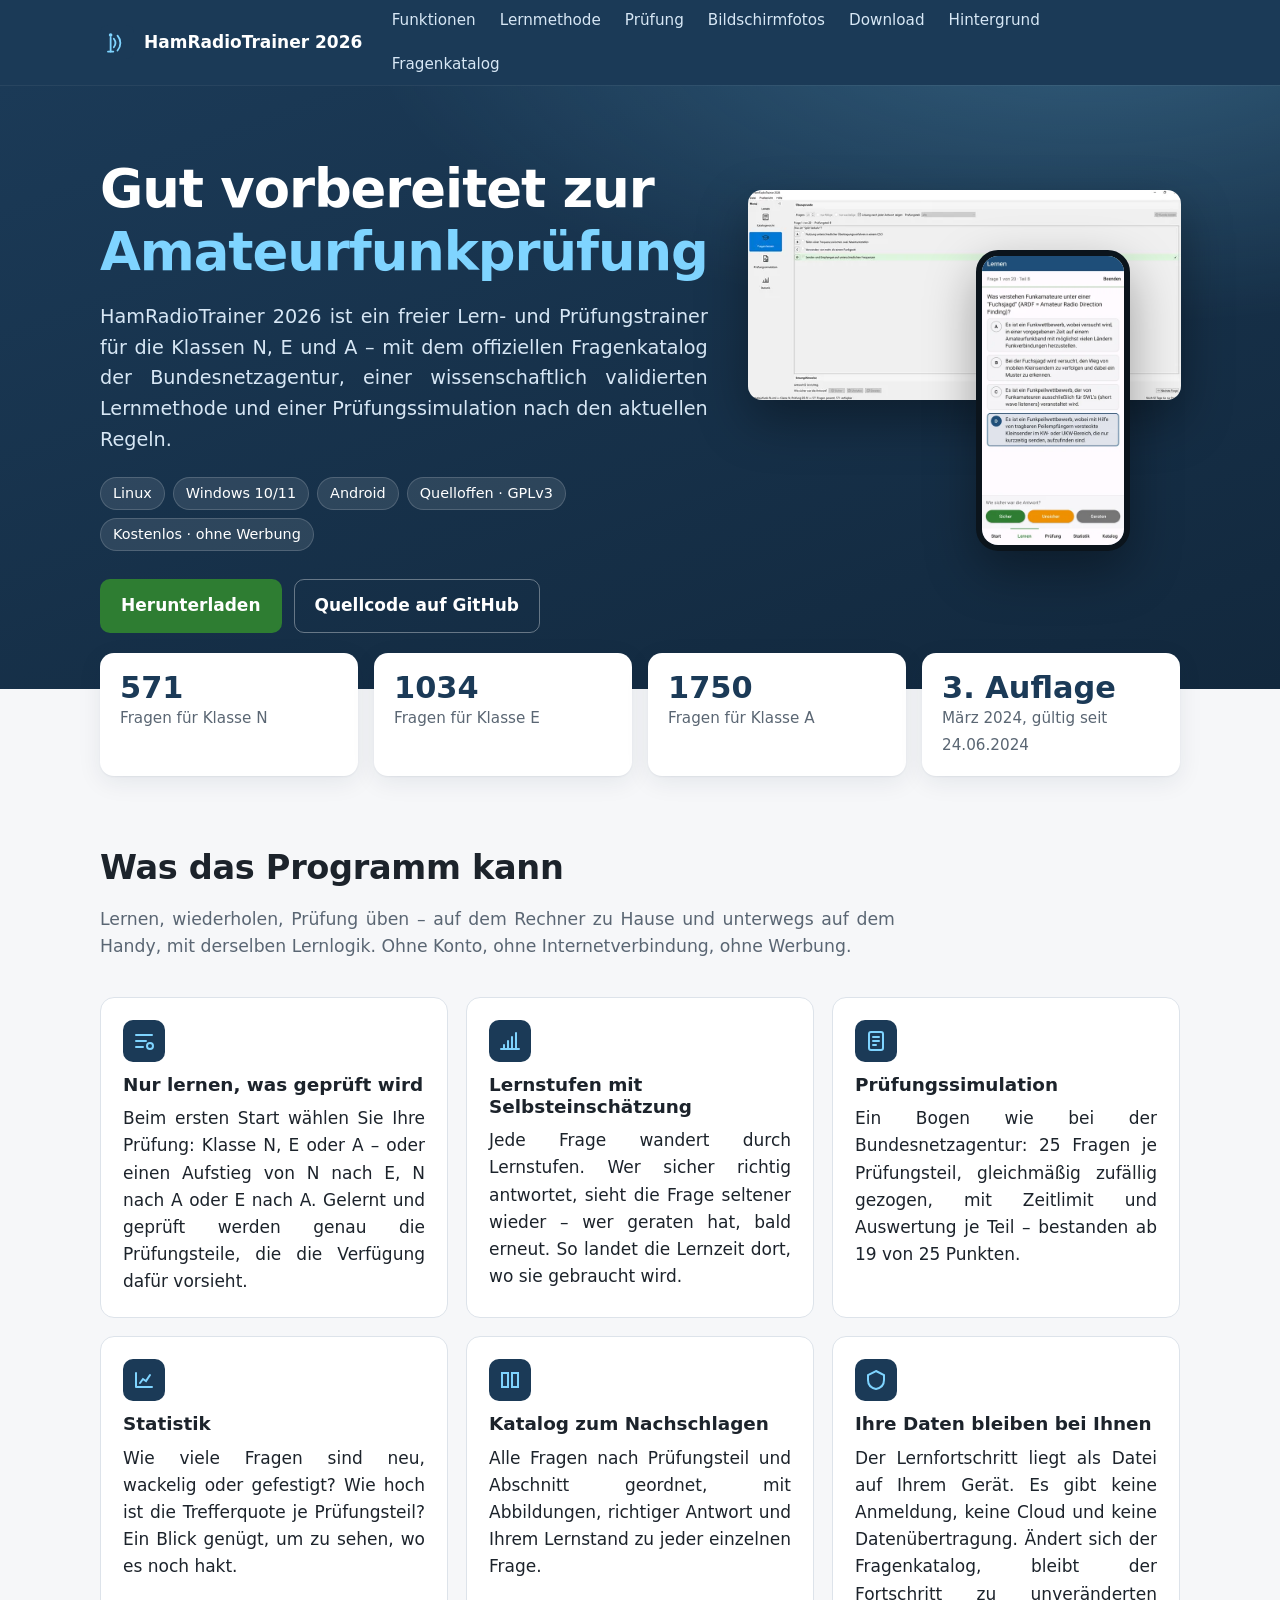
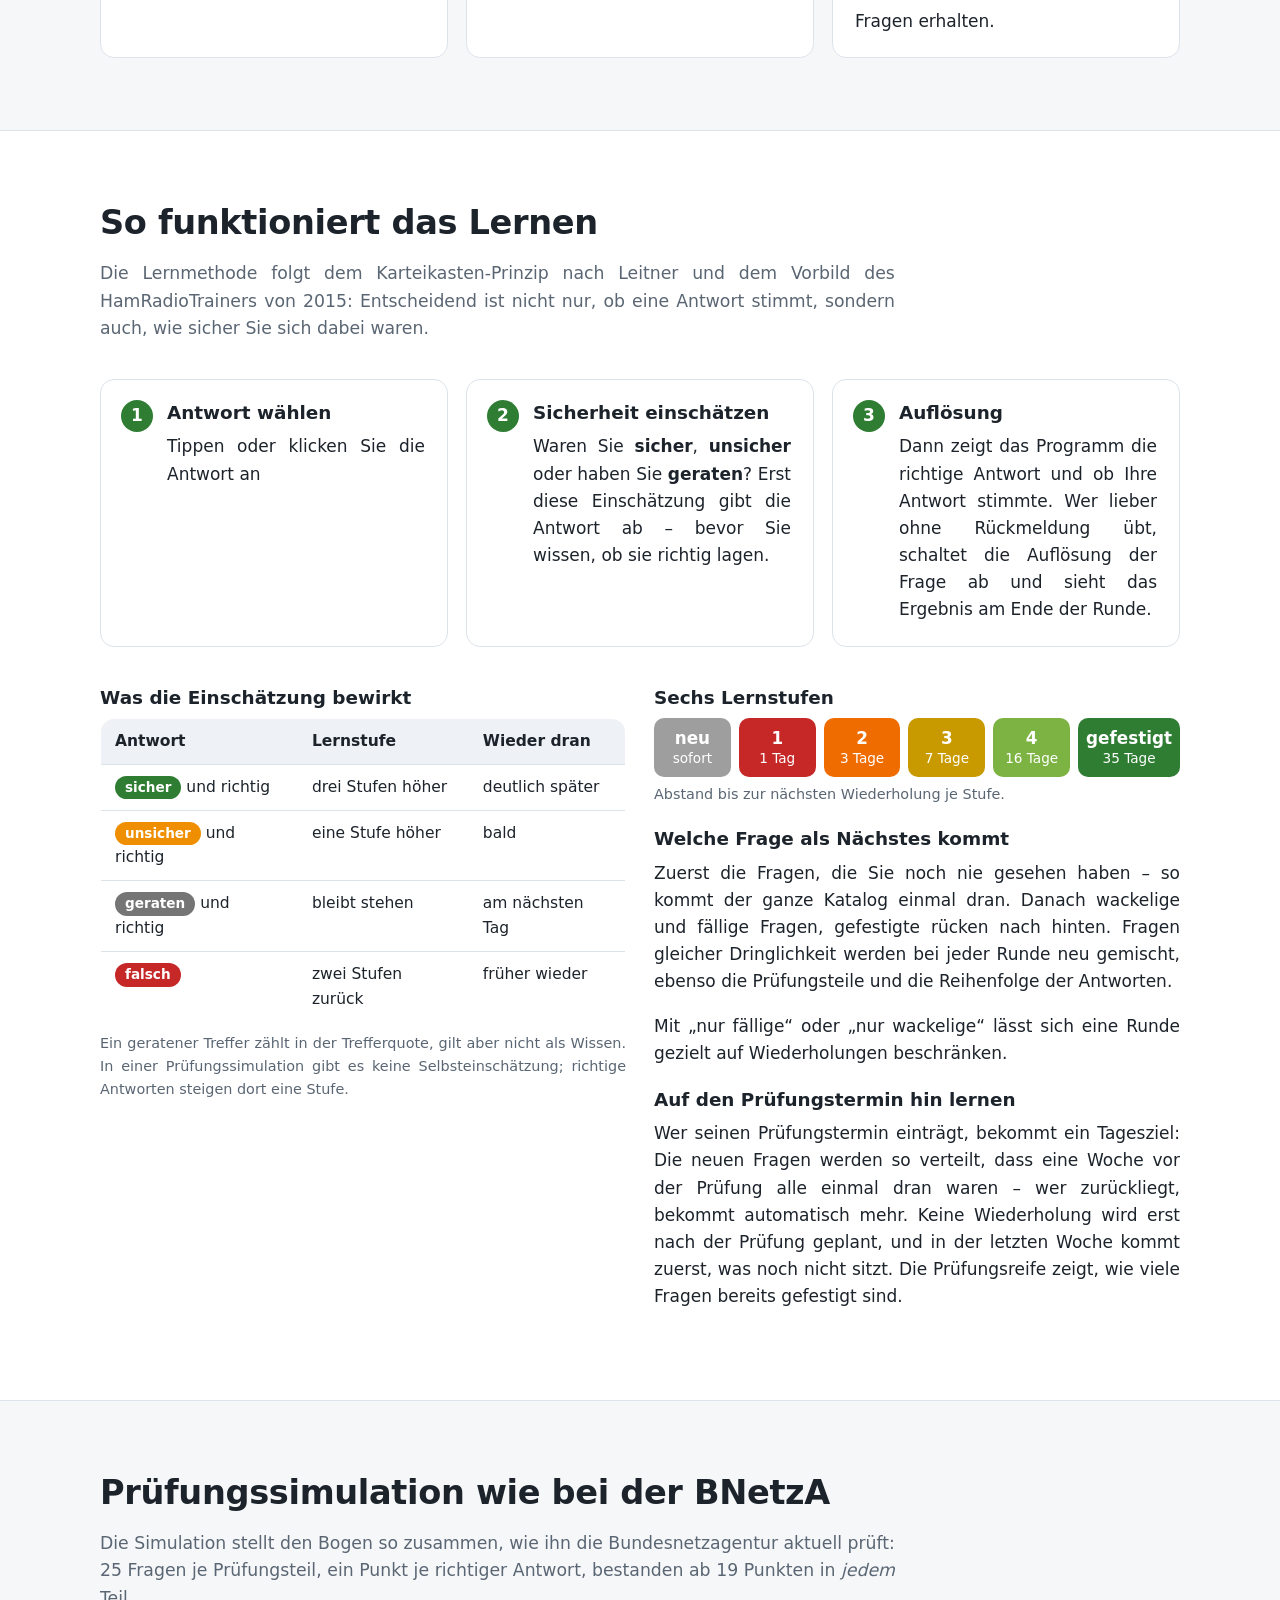
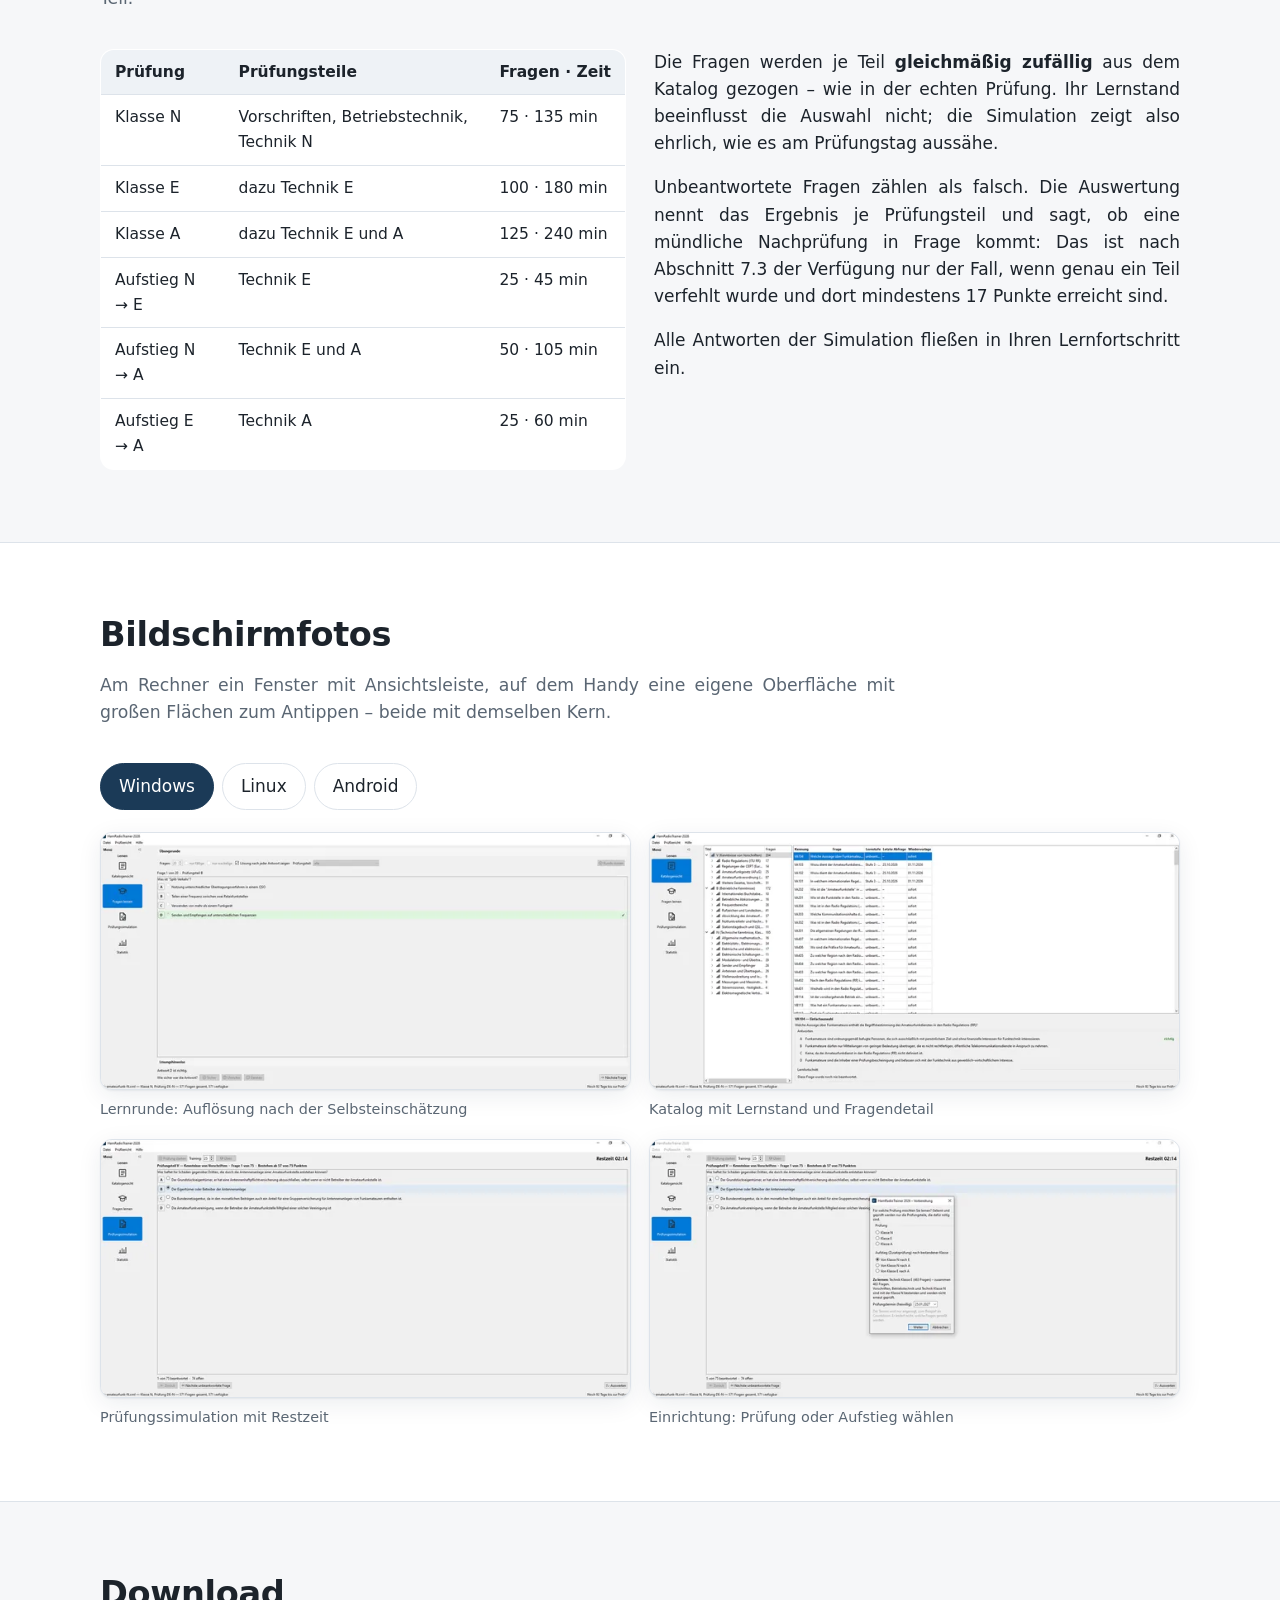
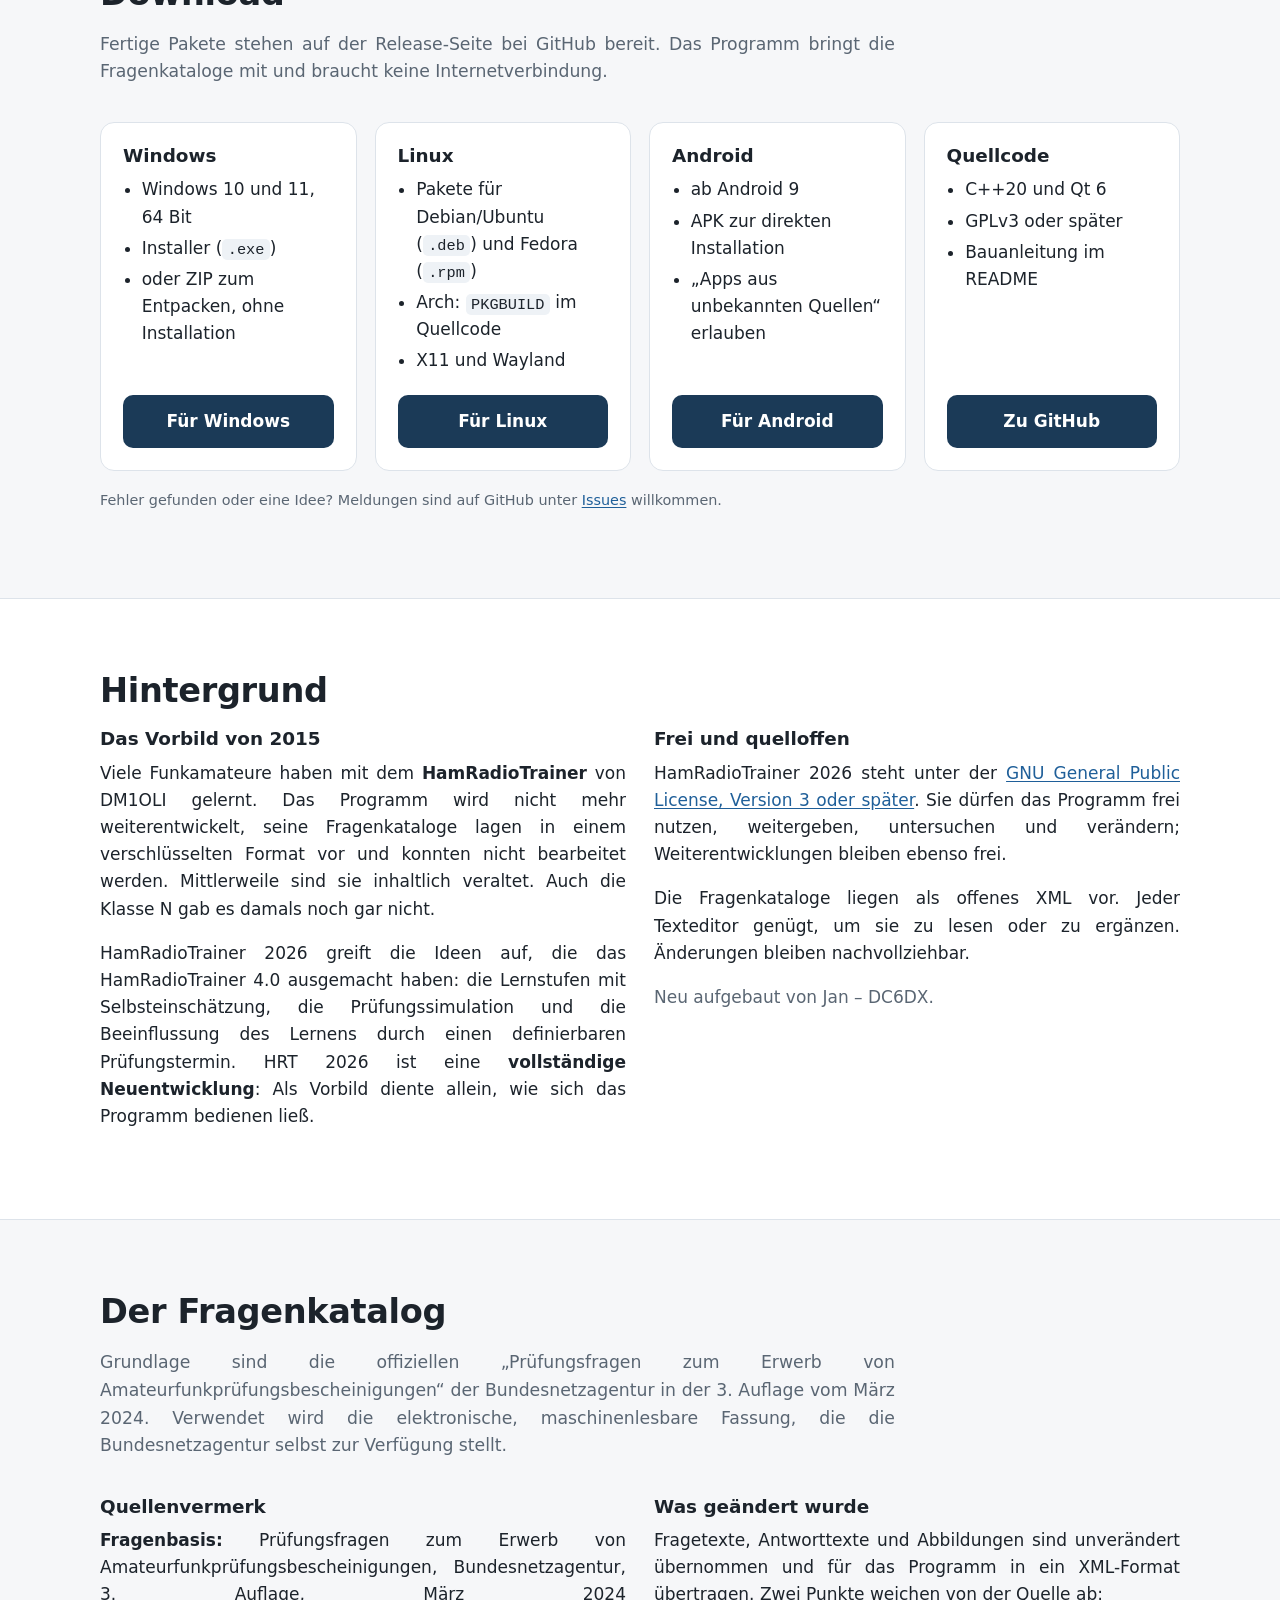
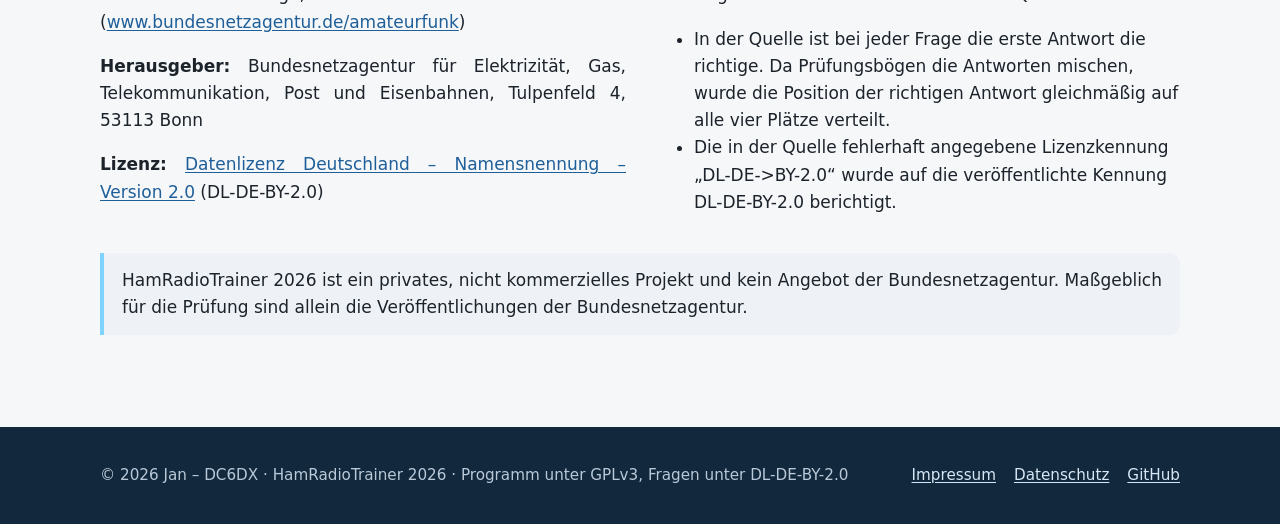
==== commit 56a0a484: "Lernen auf den Pruefungstermin hin, Webseite im Blocksatz [skip ci] Mit Pruefungstermin plant das Pr" ====
--- a/webseite/index.html
+++ b/webseite/index.html
@@ -143,6 +143,8 @@
         <h3 style="margin-top:22px">Welche Frage als Nächstes kommt</h3>
         <p>Zuerst die Fragen, die Sie noch nie gesehen haben – so kommt der ganze Katalog einmal dran. Danach wackelige und fällige Fragen, gefestigte rücken nach hinten. Fragen gleicher Dringlichkeit werden bei jeder Runde neu gemischt, ebenso die Prüfungsteile und die Reihenfolge der Antworten.</p>
         <p>Mit „nur fällige“ oder „nur wackelige“ lässt sich eine Runde gezielt auf Wiederholungen beschränken.</p>
+        <h3 style="margin-top:22px">Auf den Prüfungstermin hin lernen</h3>
+        <p>Wer seinen Prüfungstermin einträgt, bekommt ein Tagesziel: Die neuen Fragen werden so verteilt, dass eine Woche vor der Prüfung alle einmal dran waren – wer zurückliegt, bekommt automatisch mehr. Keine Wiederholung wird erst nach der Prüfung geplant, und in der letzten Woche kommt zuerst, was noch nicht sitzt. Die Prüfungsreife zeigt, wie viele Fragen bereits gefestigt sind.</p>
       </div>
     </div>
   </div>
@@ -271,7 +273,7 @@
       <div>
         <h3>Frei und quelloffen</h3>
         <p>HamRadioTrainer 2026 steht unter der <a href="https://www.gnu.org/licenses/gpl-3.0.html">GNU General Public License, Version 3 oder später</a>. Sie dürfen das Programm frei nutzen, weitergeben, untersuchen und verändern; Weiterentwicklungen bleiben ebenso frei.</p>
-        <p>Die Fragenkataloge liegen als offenes XML vor. Jeder Texteditor genügt, um sie zu lesen oder zu ergänzen, und Änderungen sind nachvollziehbar.</p>
+        <p>Die Fragenkataloge liegen als offenes XML vor. Jeder Texteditor genügt, um sie zu lesen oder zu ergänzen. Änderungen bleiben nachvollziehbar.</p>
         <p class="muted">Neu aufgebaut von Jan – DC6DX.</p>
       </div>
     </div>
--- a/webseite/css/style.css
+++ b/webseite/css/style.css
@@ -54,6 +54,12 @@
 h2 { font-size: clamp(1.6rem, 3vw, 2.1rem); letter-spacing: -.01em; }
 h3 { font-size: 1.15rem; }
 p { margin: 0 0 1em; }
+/* Blocksatz mit Silbentrennung. Auf dem Handy bleibt es beim Flattersatz:
+   in schmalen Spalten risse der Blocksatz grosse Luecken auf. */
+p, .steps li { hyphens: auto; -webkit-hyphens: auto; overflow-wrap: break-word; }
+@media (min-width: 700px) {
+  p, .steps li { text-align: justify; }
+}
 code { font: .9em ui-monospace, SFMono-Regular, Menlo, Consolas, monospace; background: var(--surface-2); padding: .1em .35em; border-radius: 5px; }
 
 .wrap { max-width: var(--max); margin: 0 auto; padding: 0 20px; }
@@ -202,7 +208,6 @@
 .legal .wrap { max-width: 820px; }
 .legal h1 { font-size: 2rem; }
 .legal h2 { font-size: 1.3rem; margin-top: 1.6em; }
-.todo { background: #fff3cd; color: #5c4400; border: 1px dashed #c99a00; padding: 2px 6px; border-radius: 4px; }
 
 @media (prefers-reduced-motion: reduce) { html { scroll-behavior: auto; } }
 
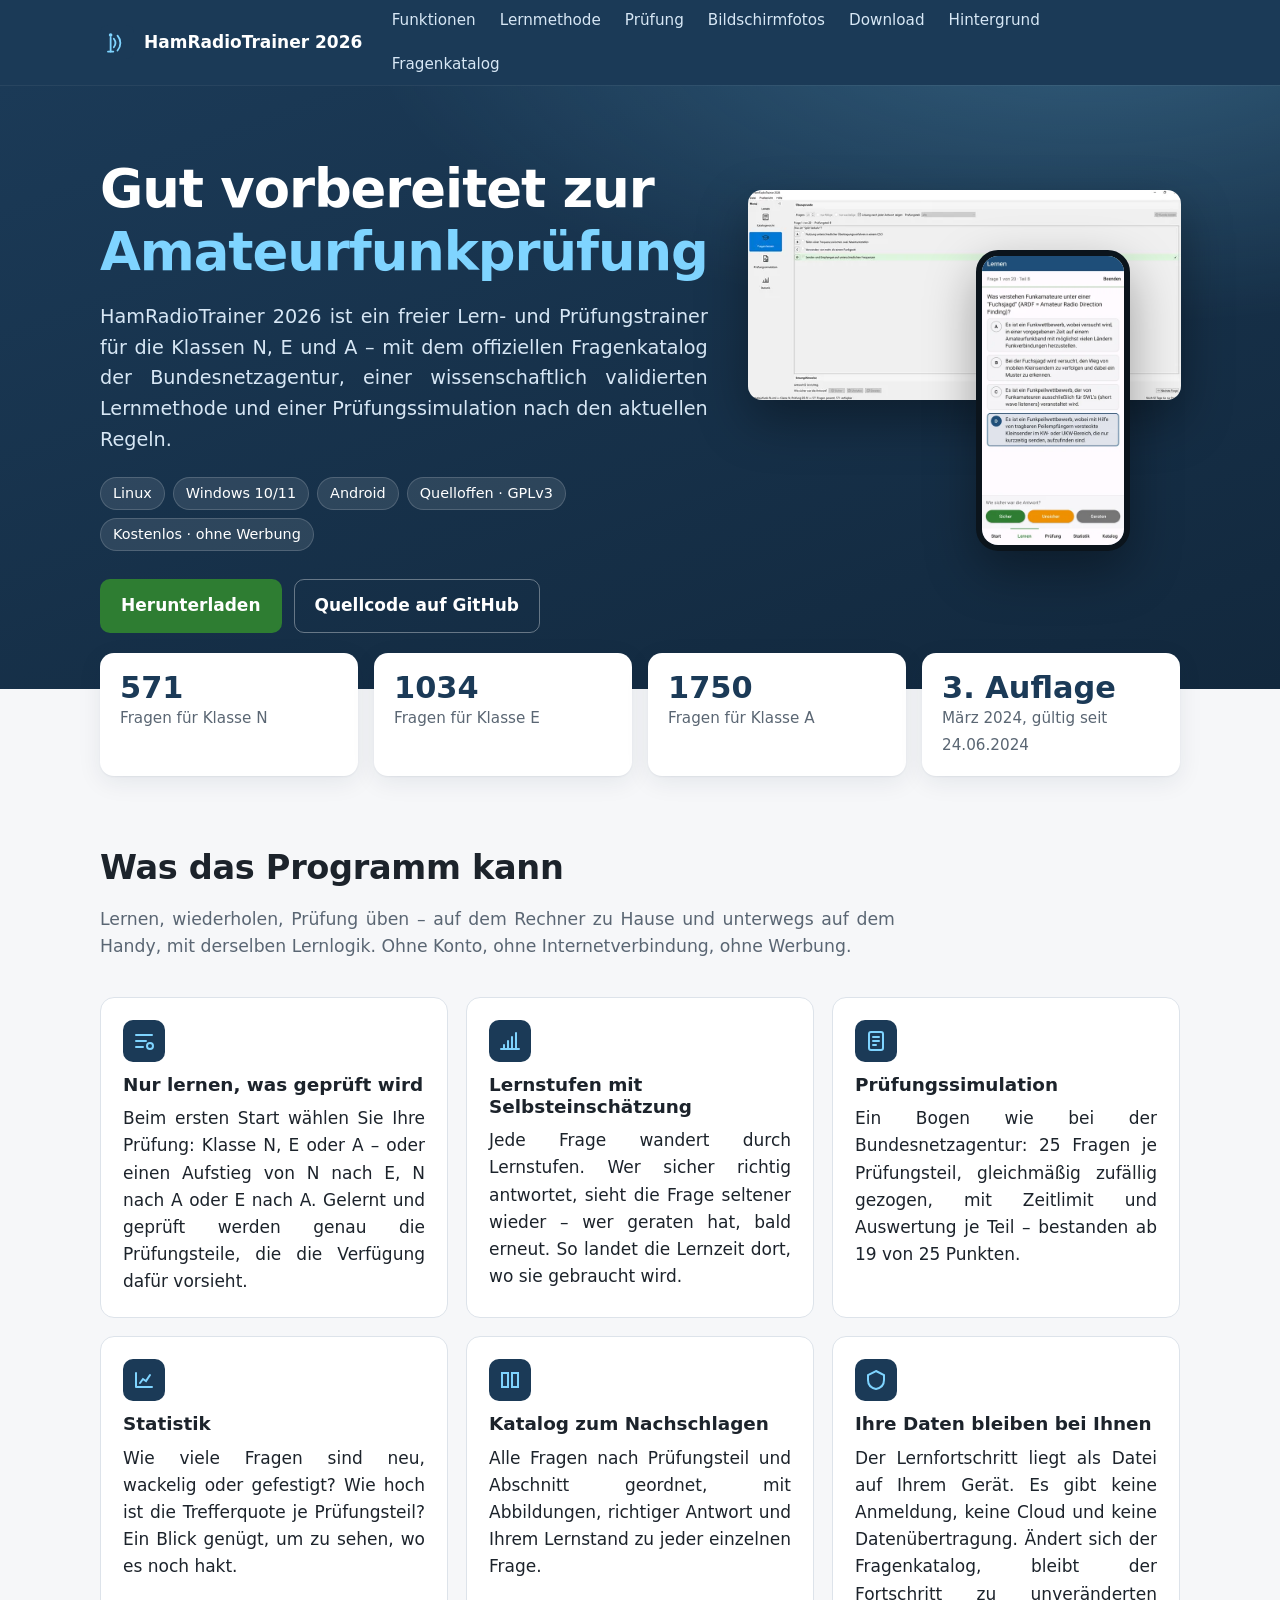
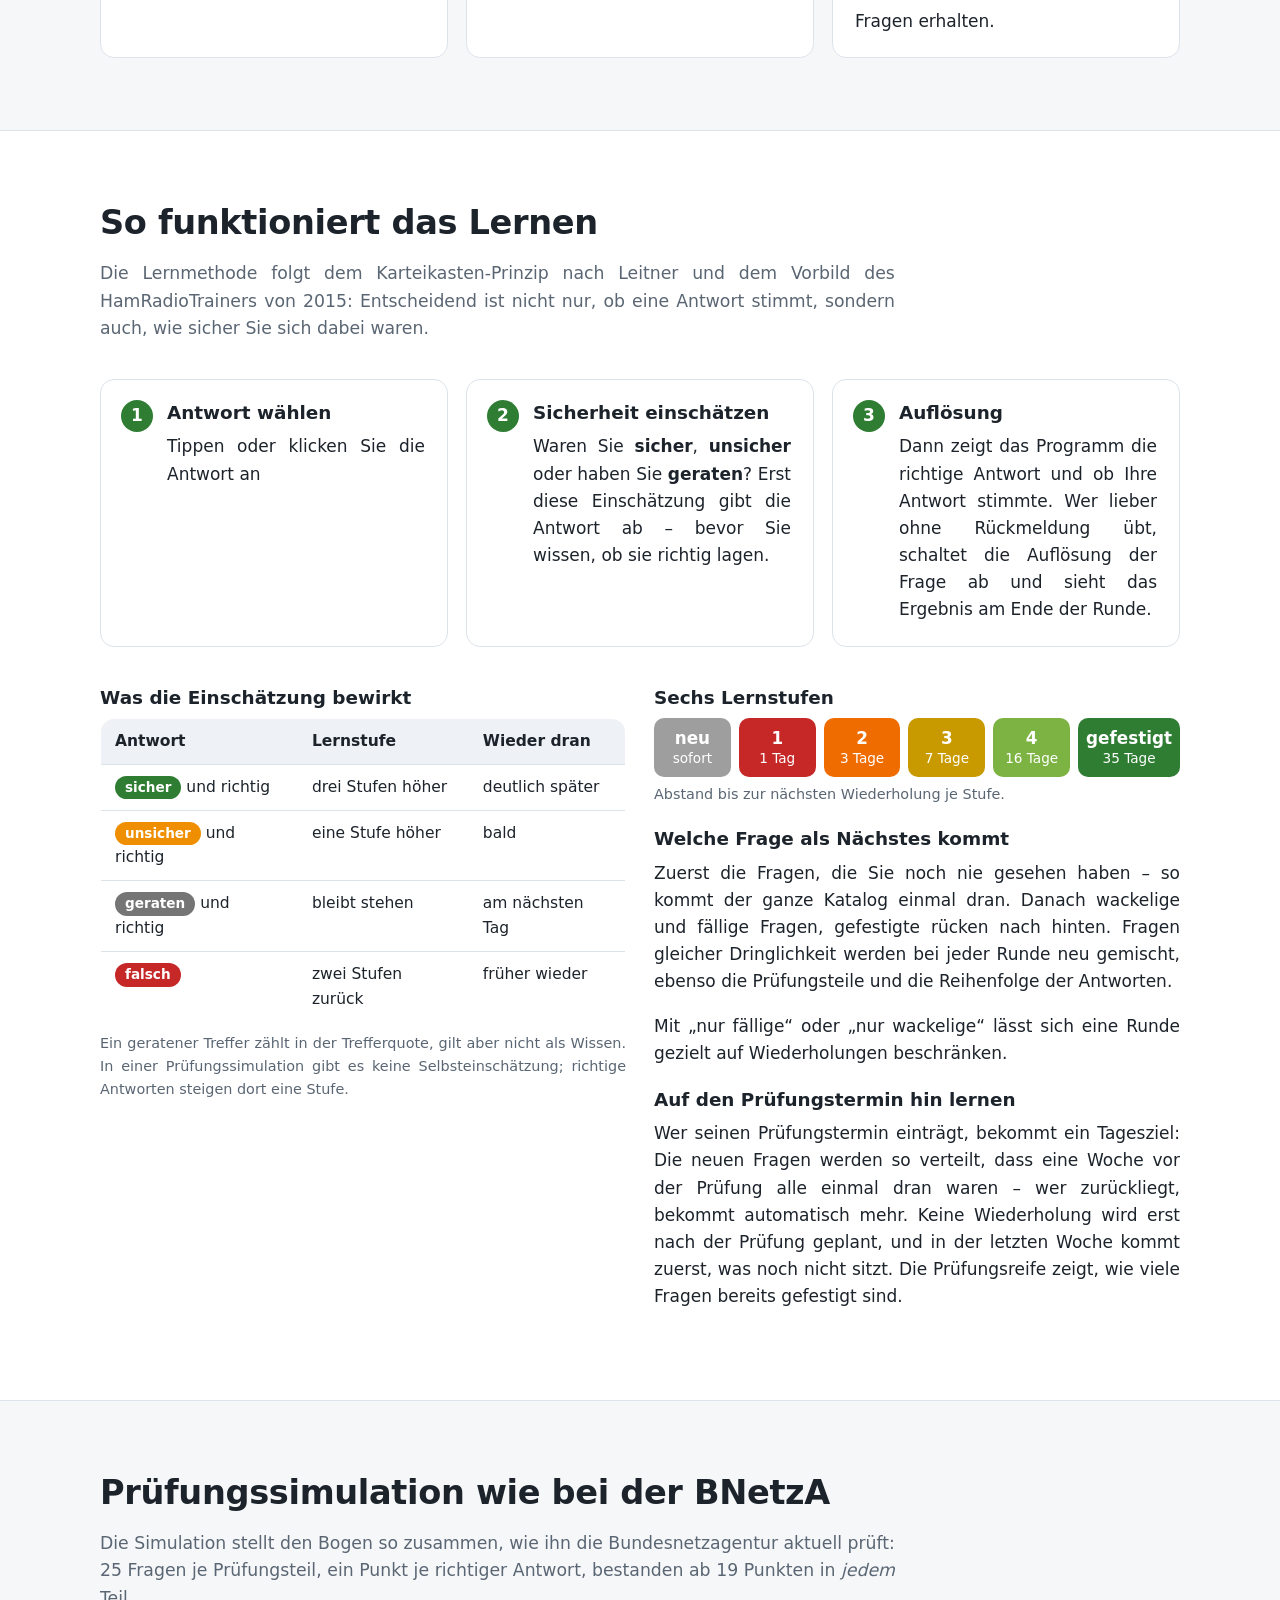
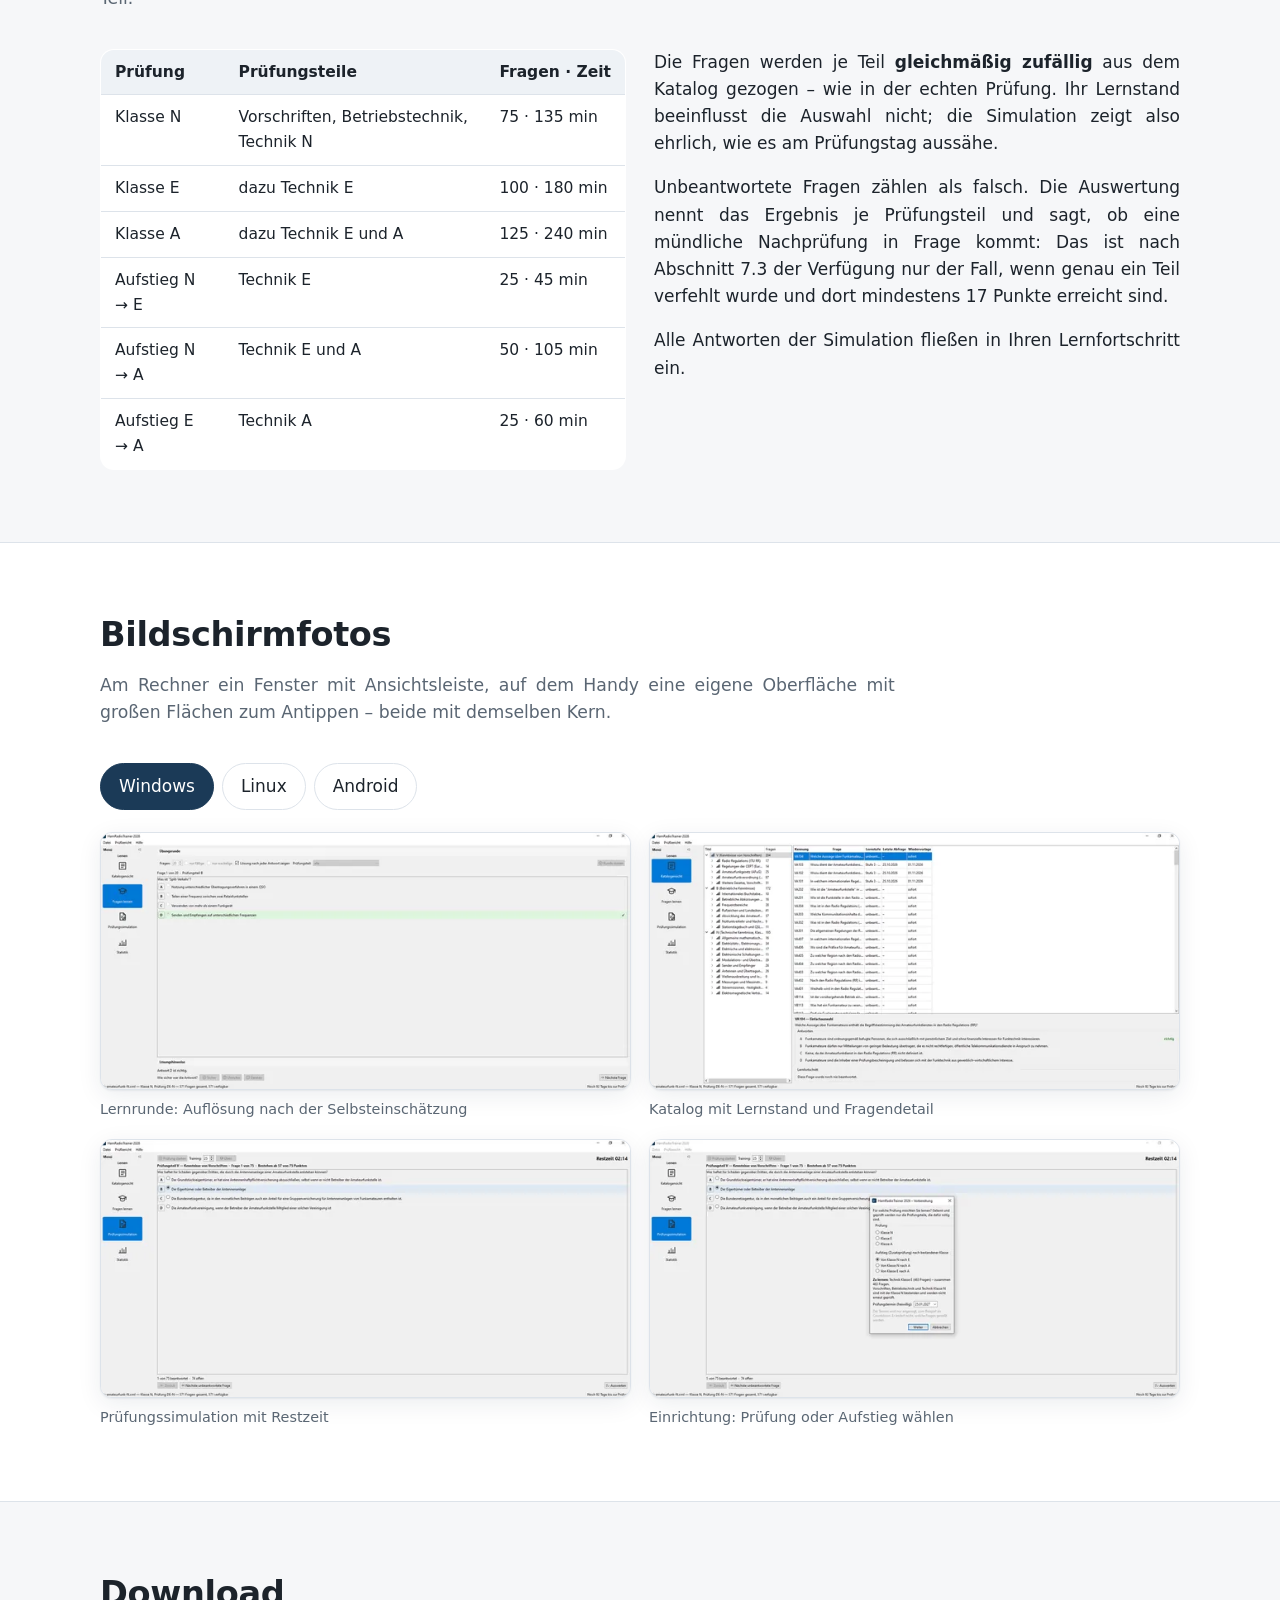
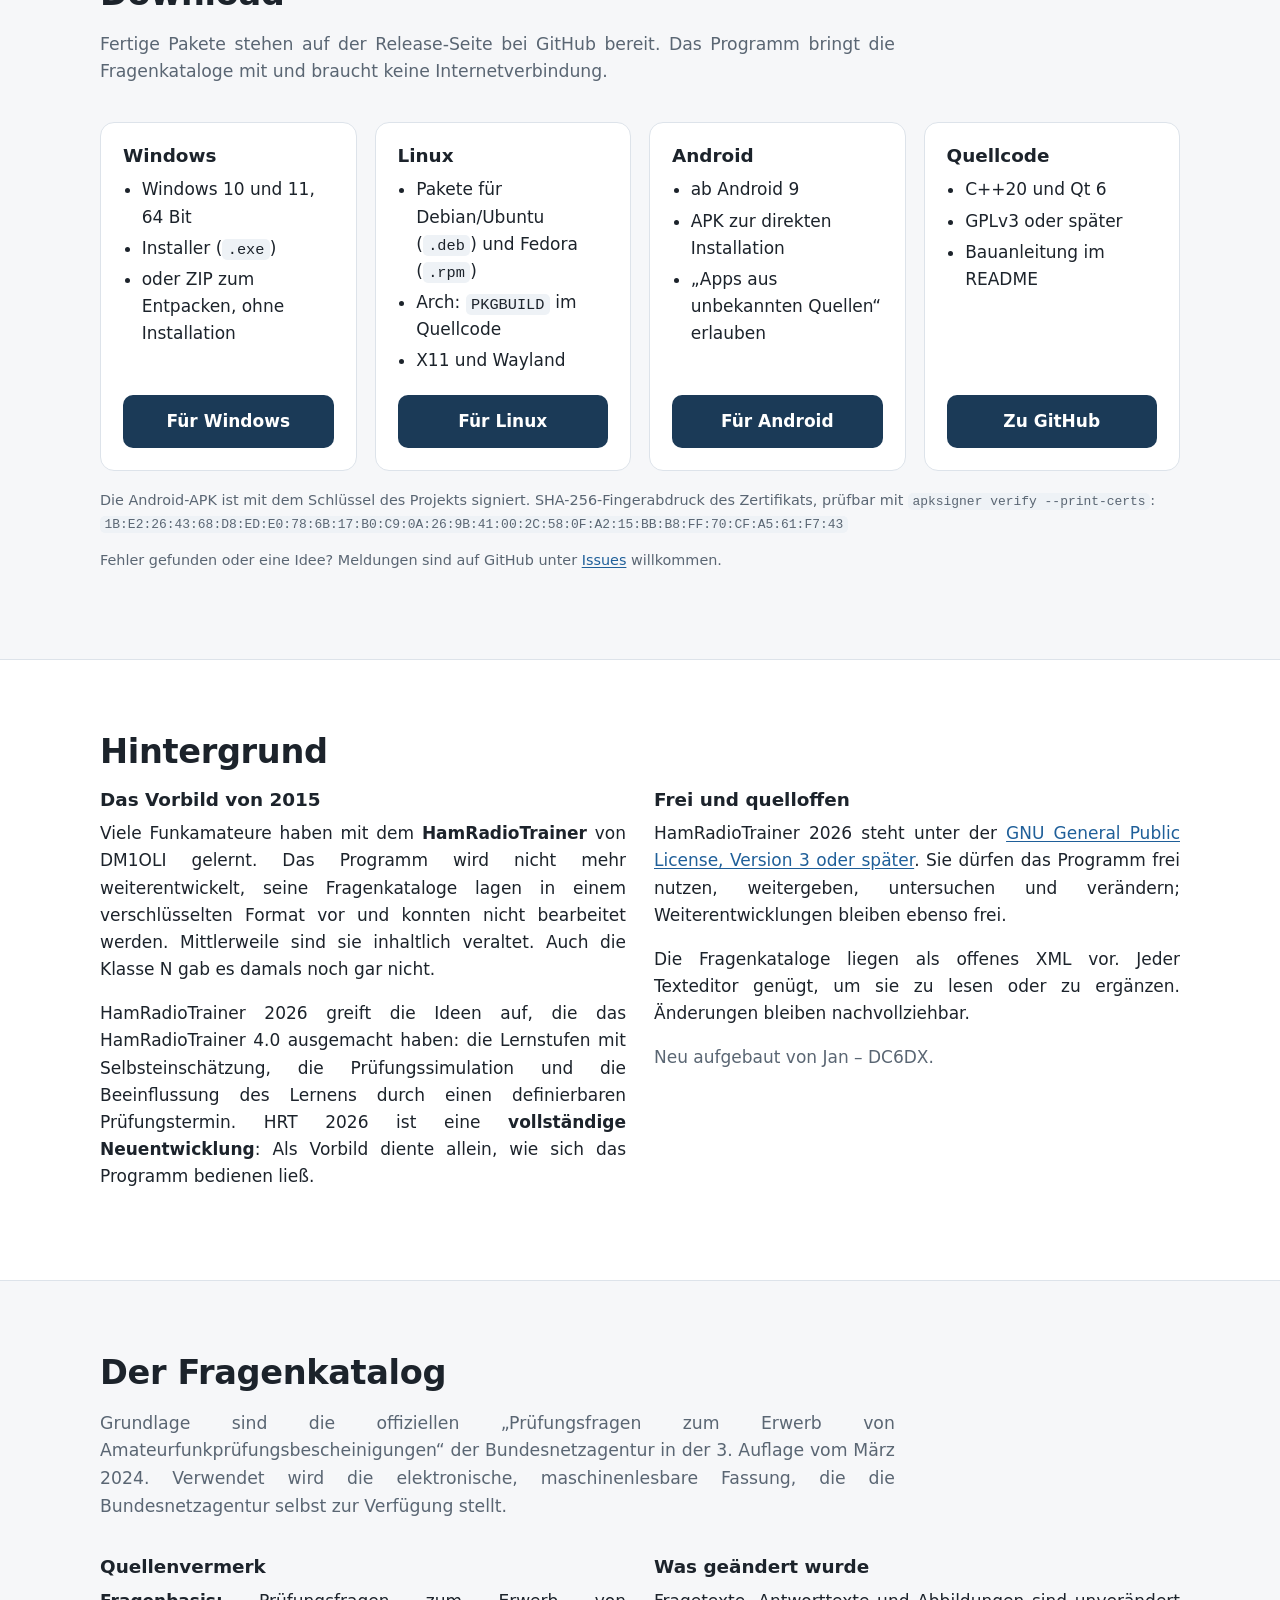
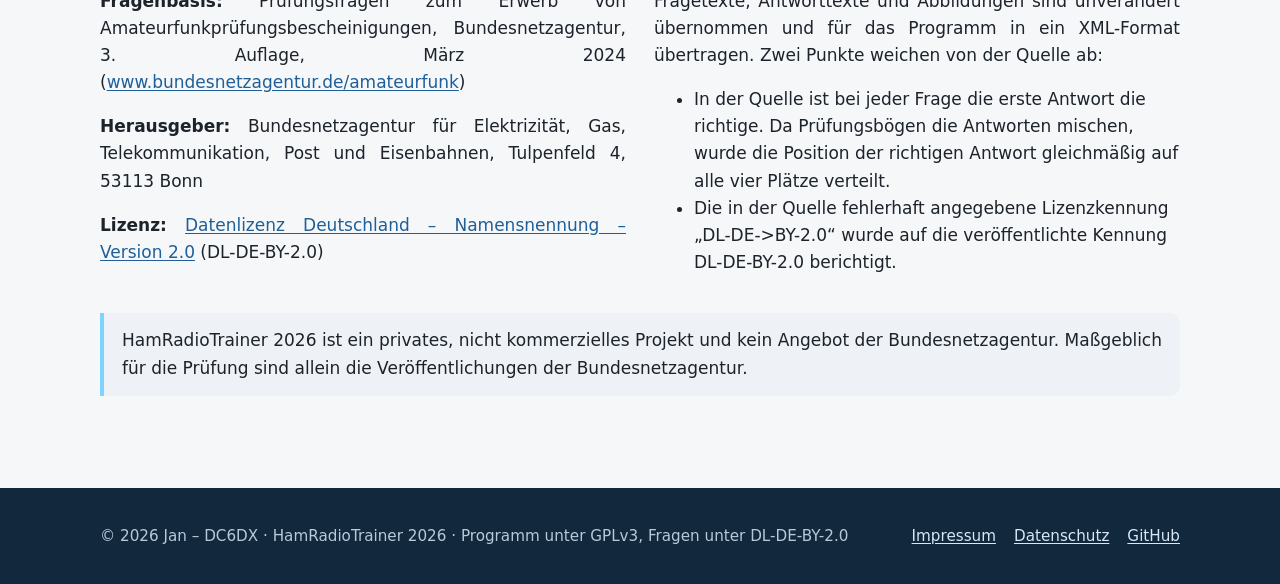
==== commit b0e9e905: "Fingerabdruck des APK-Schluessels auf der Webseite [skip ci] Co-Authored-By: Claude Opus 5.5 <norepl" ====
--- a/webseite/index.html
+++ b/webseite/index.html
@@ -256,7 +256,8 @@
         <a class="btn" href="https://github.com/janmetz76-byte/HamRadioTrainer-2026">Zu GitHub</a>
       </div>
     </div>
-    <p class="small muted" style="margin-top:18px">Fehler gefunden oder eine Idee? Meldungen sind auf GitHub unter <a href="https://github.com/janmetz76-byte/HamRadioTrainer-2026/issues">Issues</a> willkommen.</p>
+    <p class="small muted fingerprint" style="margin-top:18px">Die Android-APK ist mit dem Schlüssel des Projekts signiert. SHA-256-Fingerabdruck des Zertifikats, prüfbar mit <code>apksigner verify --print-certs</code>:<br><code>1B:<wbr>E2:<wbr>26:<wbr>43:<wbr>68:<wbr>D8:<wbr>ED:<wbr>E0:<wbr>78:<wbr>6B:<wbr>17:<wbr>B0:<wbr>C9:<wbr>0A:<wbr>26:<wbr>9B:<wbr>41:<wbr>00:<wbr>2C:<wbr>58:<wbr>0F:<wbr>A2:<wbr>15:<wbr>BB:<wbr>B8:<wbr>FF:<wbr>70:<wbr>CF:<wbr>A5:<wbr>61:<wbr>F7:<wbr>43</code></p>
+    <p class="small muted">Fehler gefunden oder eine Idee? Meldungen sind auf GitHub unter <a href="https://github.com/janmetz76-byte/HamRadioTrainer-2026/issues">Issues</a> willkommen.</p>
   </div>
 </section>
 
--- a/webseite/css/style.css
+++ b/webseite/css/style.css
@@ -213,3 +213,8 @@
 
 /* "75 · 135 min" nicht mitten im Wert umbrechen. */
 #pruefung td:last-child, #pruefung th:last-child { white-space: nowrap; }
+
+/* Der Fingerabdruck bricht auf dem Handy nur nach den Doppelpunkten um
+   (<wbr> im HTML). Blocksatz wuerde ihn auseinanderziehen. */
+.fingerprint { text-align: left; }
+.fingerprint code { overflow-wrap: normal; word-break: normal; }
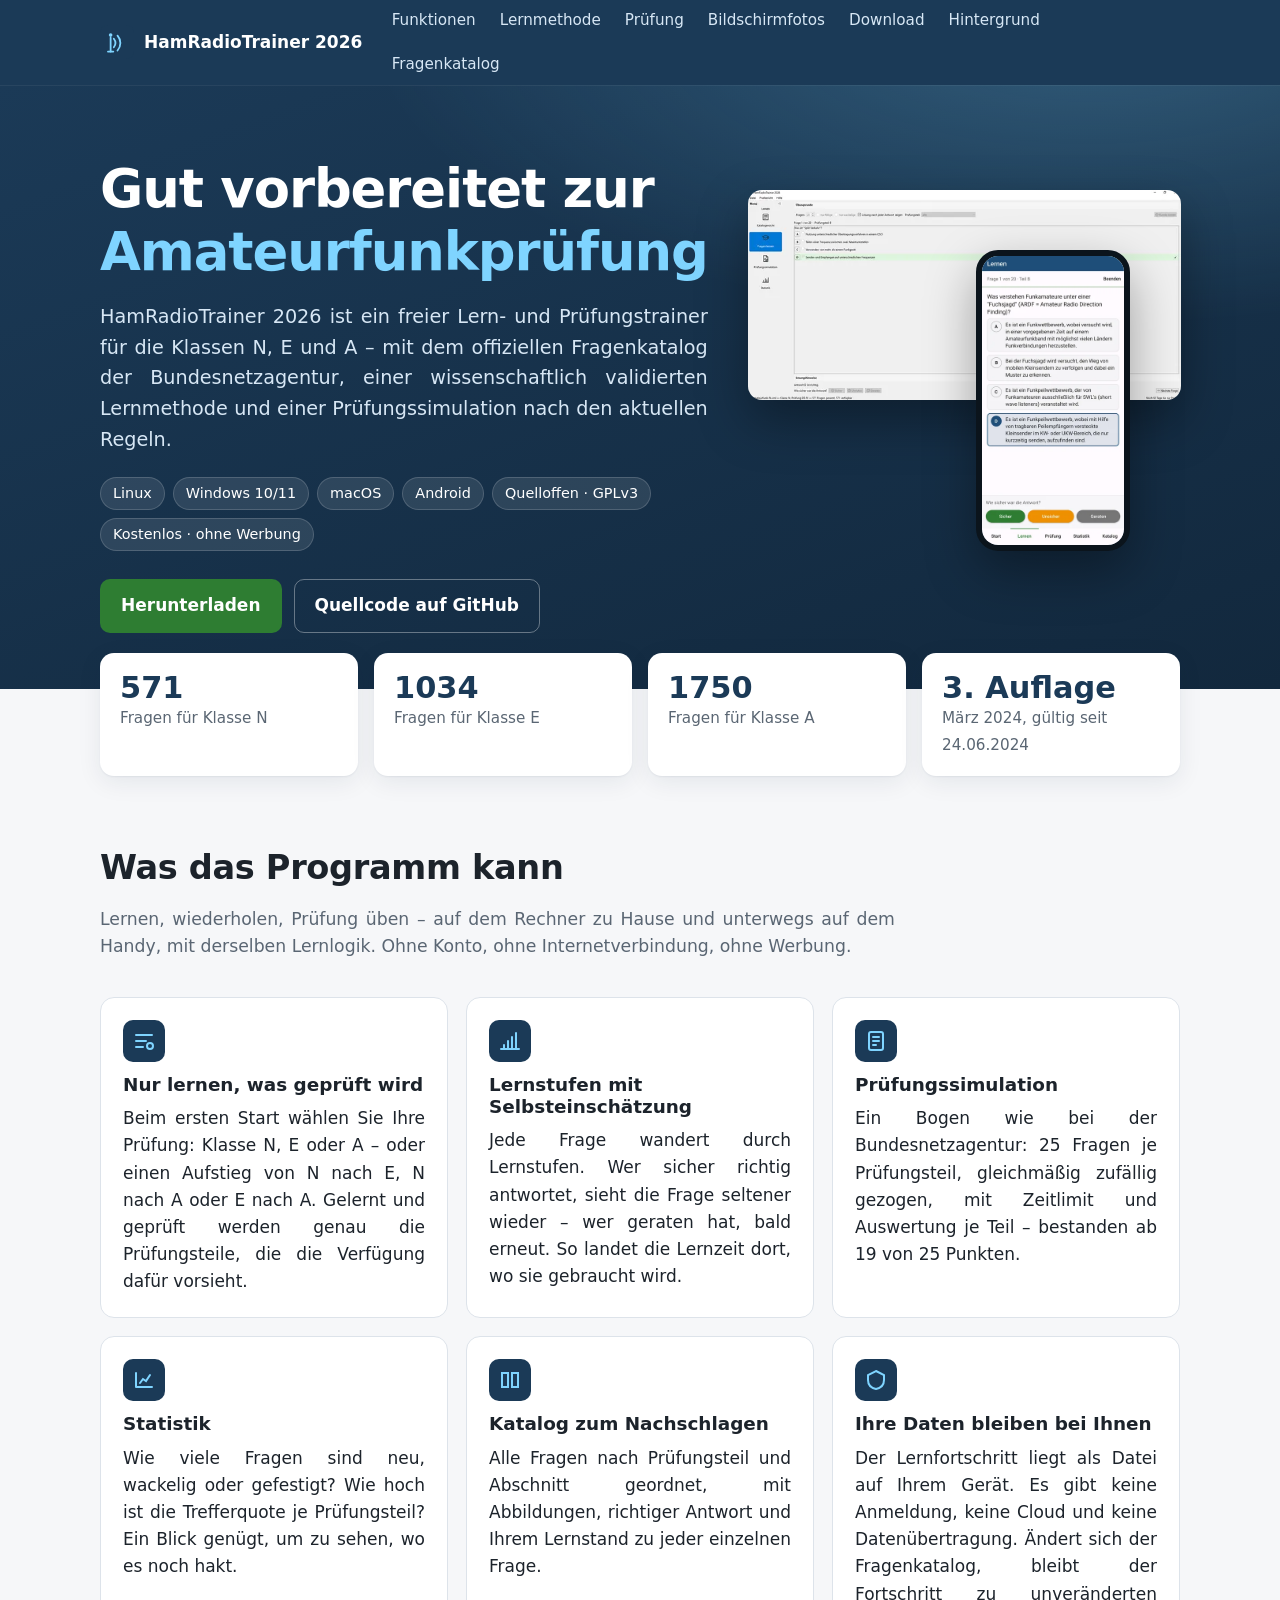
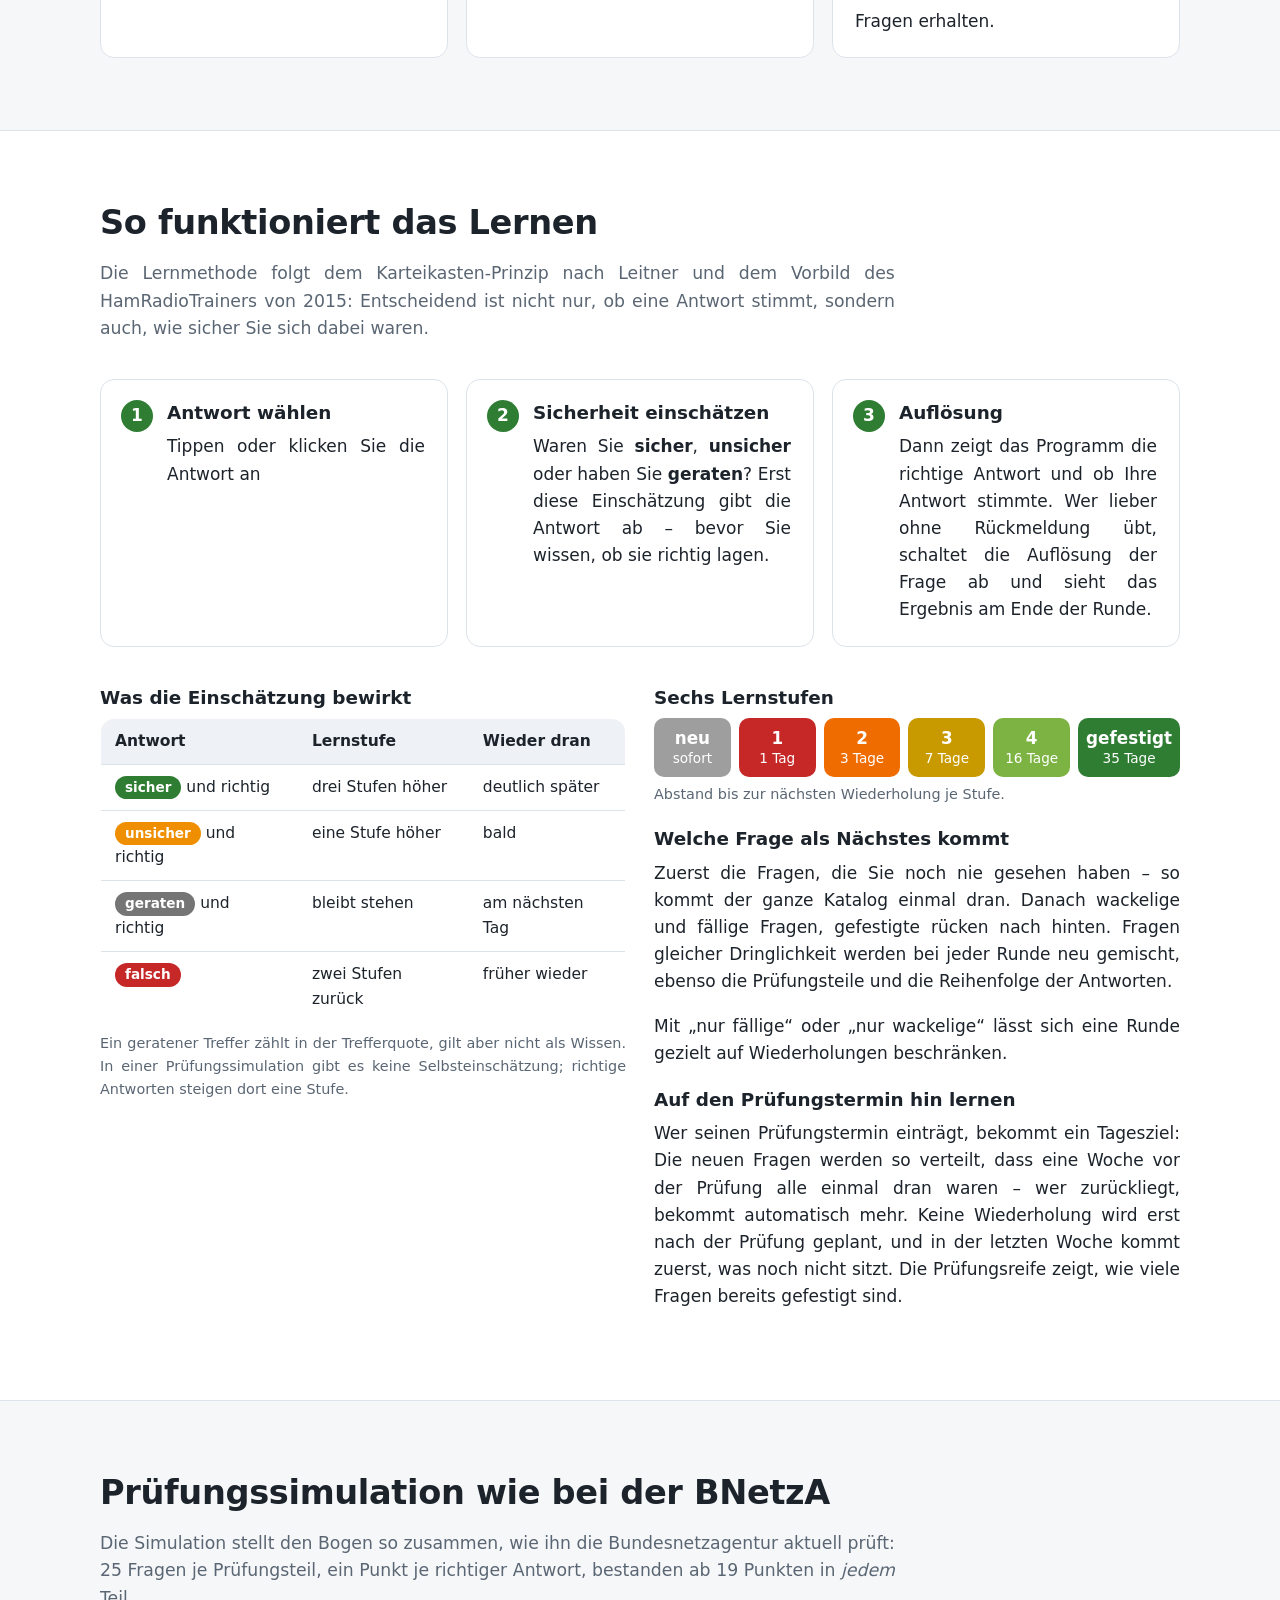
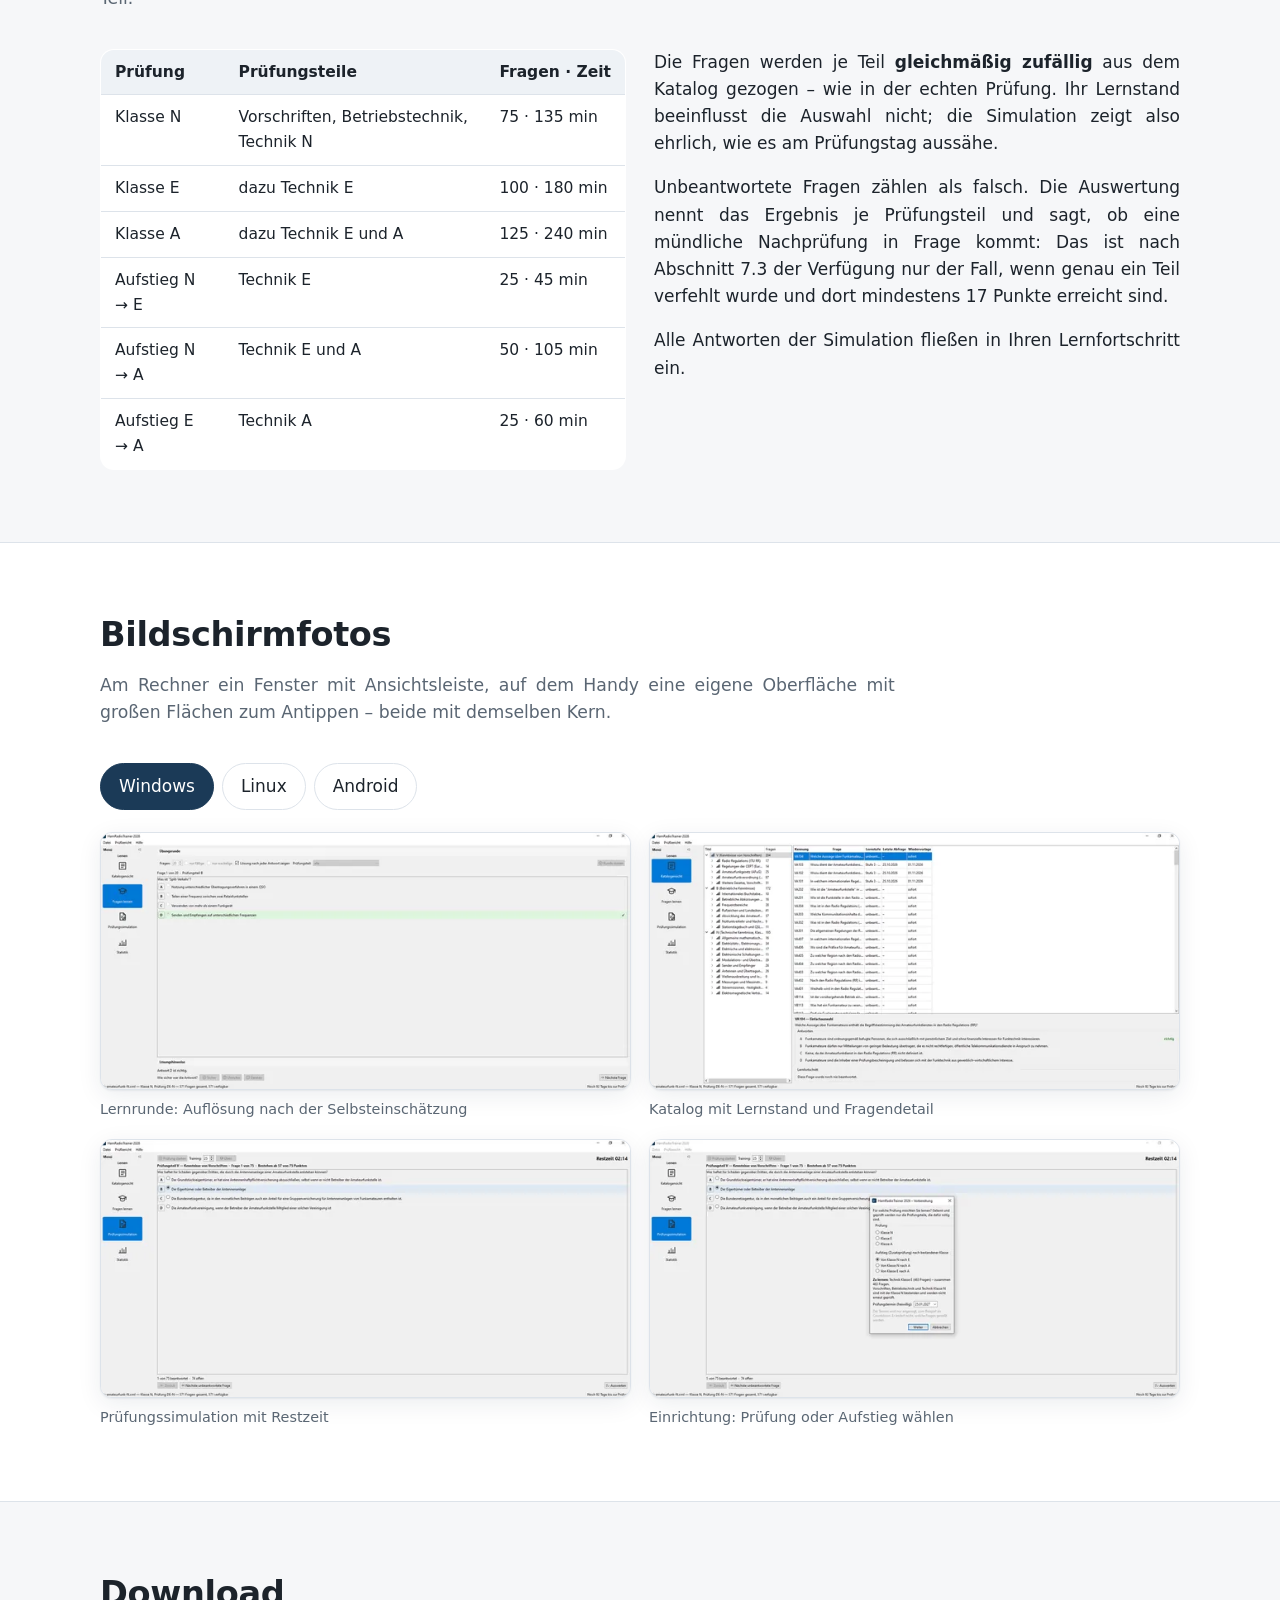
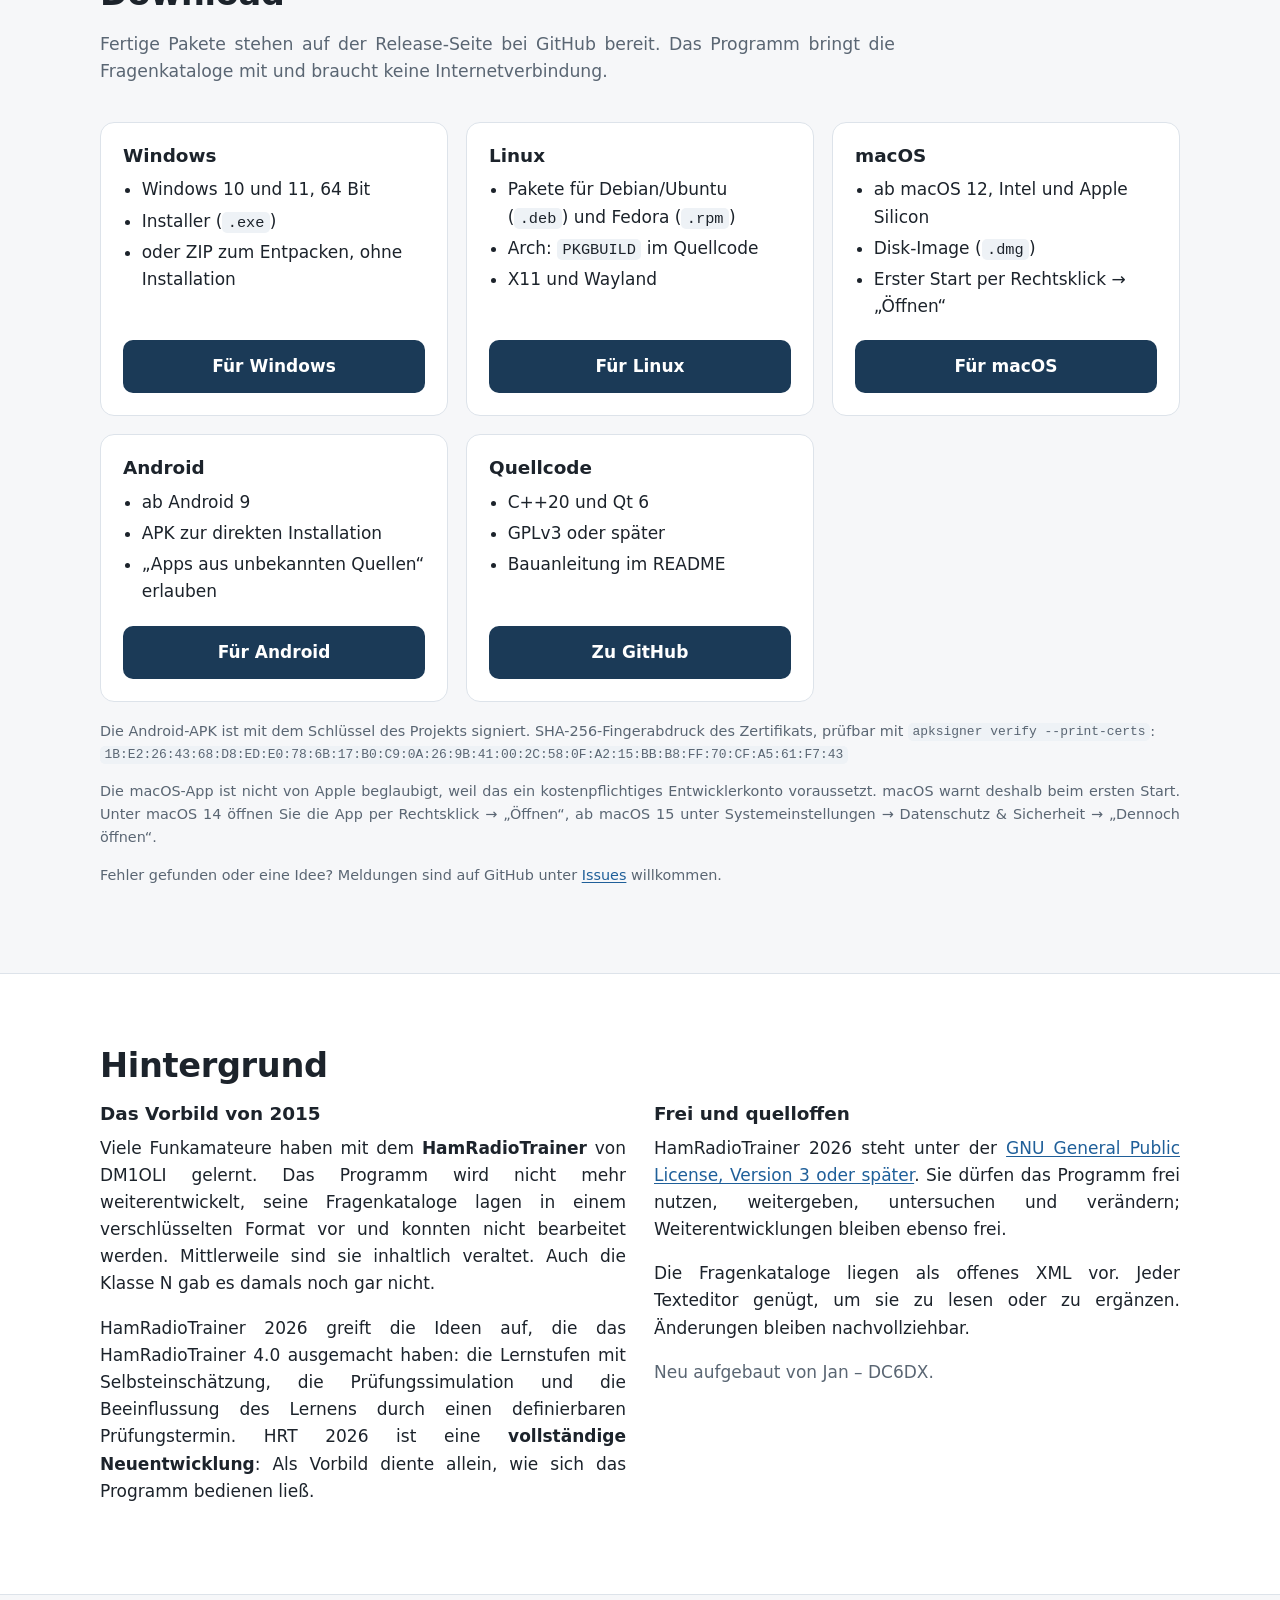
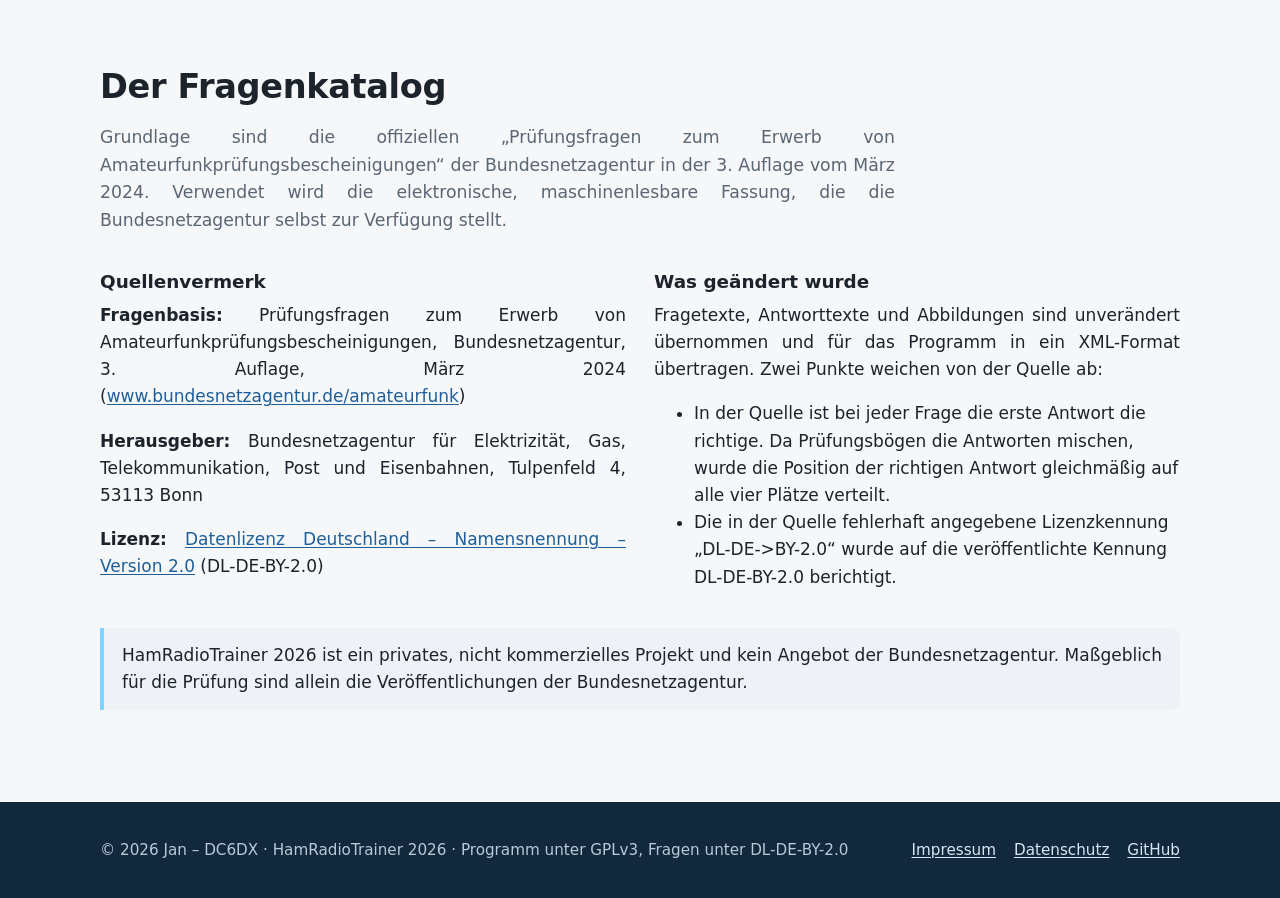
==== commit 8d4b7291: "macOS-Version als Universal-Binary im Disk-Image tools/macos-build.sh baut auf einem Mac ohne Homebr" ====
--- a/webseite/index.html
+++ b/webseite/index.html
@@ -4,12 +4,12 @@
 <meta charset="utf-8">
 <meta name="viewport" content="width=device-width, initial-scale=1">
 <title>HamRadioTrainer 2026 – Lern- und Prüfungstrainer für den Amateurfunk</title>
-<meta name="description" content="Freier, quelloffener Lern- und Prüfungstrainer für die Amateurfunkprüfung der Klassen N, E und A – mit dem offiziellen Fragenkatalog der Bundesnetzagentur. Für Linux, Windows und Android.">
+<meta name="description" content="Freier, quelloffener Lern- und Prüfungstrainer für die Amateurfunkprüfung der Klassen N, E und A – mit dem offiziellen Fragenkatalog der Bundesnetzagentur. Für Linux, Windows, macOS und Android.">
 <meta name="theme-color" content="#1b3a57">
 <link rel="icon" href="img/logo.svg" type="image/svg+xml">
 <link rel="stylesheet" href="css/style.css">
 <meta property="og:title" content="HamRadioTrainer 2026">
-<meta property="og:description" content="Lern- und Prüfungstrainer für die Amateurfunkprüfung der Klassen N, E und A. Frei, quelloffen, für Linux, Windows und Android.">
+<meta property="og:description" content="Lern- und Prüfungstrainer für die Amateurfunkprüfung der Klassen N, E und A. Frei, quelloffen, für Linux, Windows, macOS und Android.">
 <meta property="og:type" content="website">
 <meta property="og:url" content="https://hrt2026.de/">
 <meta property="og:image" content="https://hrt2026.de/img/shots/windows-lernen.webp">
@@ -40,7 +40,7 @@
       <h1>Gut vorbereitet zur <span class="accent">Amateurfunkprüfung</span></h1>
       <p class="lead">HamRadioTrainer 2026 ist ein freier Lern- und Prüfungstrainer für die Klassen N, E und A – mit dem offiziellen Fragenkatalog der Bundesnetzagentur, einer wissenschaftlich validierten Lernmethode und einer Prüfungssimulation nach den aktuellen Regeln.</p>
       <ul class="badges">
-        <li>Linux</li><li>Windows 10/11</li><li>Android</li><li>Quelloffen · GPLv3</li><li>Kostenlos · ohne Werbung</li>
+        <li>Linux</li><li>Windows 10/11</li><li>macOS</li><li>Android</li><li>Quelloffen · GPLv3</li><li>Kostenlos · ohne Werbung</li>
       </ul>
       <div class="actions">
         <a class="btn btn-primary" href="#download">Herunterladen</a>
@@ -238,6 +238,15 @@
         <a class="btn" href="https://github.com/janmetz76-byte/HamRadioTrainer-2026/releases/latest">Für Linux</a>
       </div>
       <div class="card download">
+        <h3>macOS</h3>
+        <ul>
+          <li>ab macOS 12, Intel und Apple Silicon</li>
+          <li>Disk-Image (<code>.dmg</code>)</li>
+          <li>Erster Start per Rechtsklick → „Öffnen“</li>
+        </ul>
+        <a class="btn" href="https://github.com/janmetz76-byte/HamRadioTrainer-2026/releases/latest">Für macOS</a>
+      </div>
+      <div class="card download">
         <h3>Android</h3>
         <ul>
           <li>ab Android 9</li>
@@ -257,6 +266,7 @@
       </div>
     </div>
     <p class="small muted fingerprint" style="margin-top:18px">Die Android-APK ist mit dem Schlüssel des Projekts signiert. SHA-256-Fingerabdruck des Zertifikats, prüfbar mit <code>apksigner verify --print-certs</code>:<br><code>1B:<wbr>E2:<wbr>26:<wbr>43:<wbr>68:<wbr>D8:<wbr>ED:<wbr>E0:<wbr>78:<wbr>6B:<wbr>17:<wbr>B0:<wbr>C9:<wbr>0A:<wbr>26:<wbr>9B:<wbr>41:<wbr>00:<wbr>2C:<wbr>58:<wbr>0F:<wbr>A2:<wbr>15:<wbr>BB:<wbr>B8:<wbr>FF:<wbr>70:<wbr>CF:<wbr>A5:<wbr>61:<wbr>F7:<wbr>43</code></p>
+    <p class="small muted">Die macOS-App ist nicht von Apple beglaubigt, weil das ein kostenpflichtiges Entwicklerkonto voraussetzt. macOS warnt deshalb beim ersten Start. Unter macOS 14 öffnen Sie die App per Rechtsklick → „Öffnen“, ab macOS 15 unter Systemeinstellungen → Datenschutz &amp; Sicherheit → „Dennoch öffnen“.</p>
     <p class="small muted">Fehler gefunden oder eine Idee? Meldungen sind auf GitHub unter <a href="https://github.com/janmetz76-byte/HamRadioTrainer-2026/issues">Issues</a> willkommen.</p>
   </div>
 </section>
--- a/webseite/css/style.css
+++ b/webseite/css/style.css
@@ -187,7 +187,7 @@
 dialog.lightbox button { position: fixed; top: 14px; right: 18px; background: rgba(255, 255, 255, .12); color: #fff; border: 0; width: 44px; height: 44px; border-radius: 50%; font-size: 26px; cursor: pointer; }
 
 /* ---- Downloads -------------------------------------------------------- */
-.downloads { display: grid; grid-template-columns: repeat(4, 1fr); gap: 18px; }
+.downloads { display: grid; grid-template-columns: repeat(3, 1fr); gap: 18px; }
 @media (max-width: 960px) { .downloads { grid-template-columns: repeat(2, 1fr); } }
 @media (max-width: 560px) { .downloads { grid-template-columns: 1fr; } }
 .download { display: flex; flex-direction: column; }
